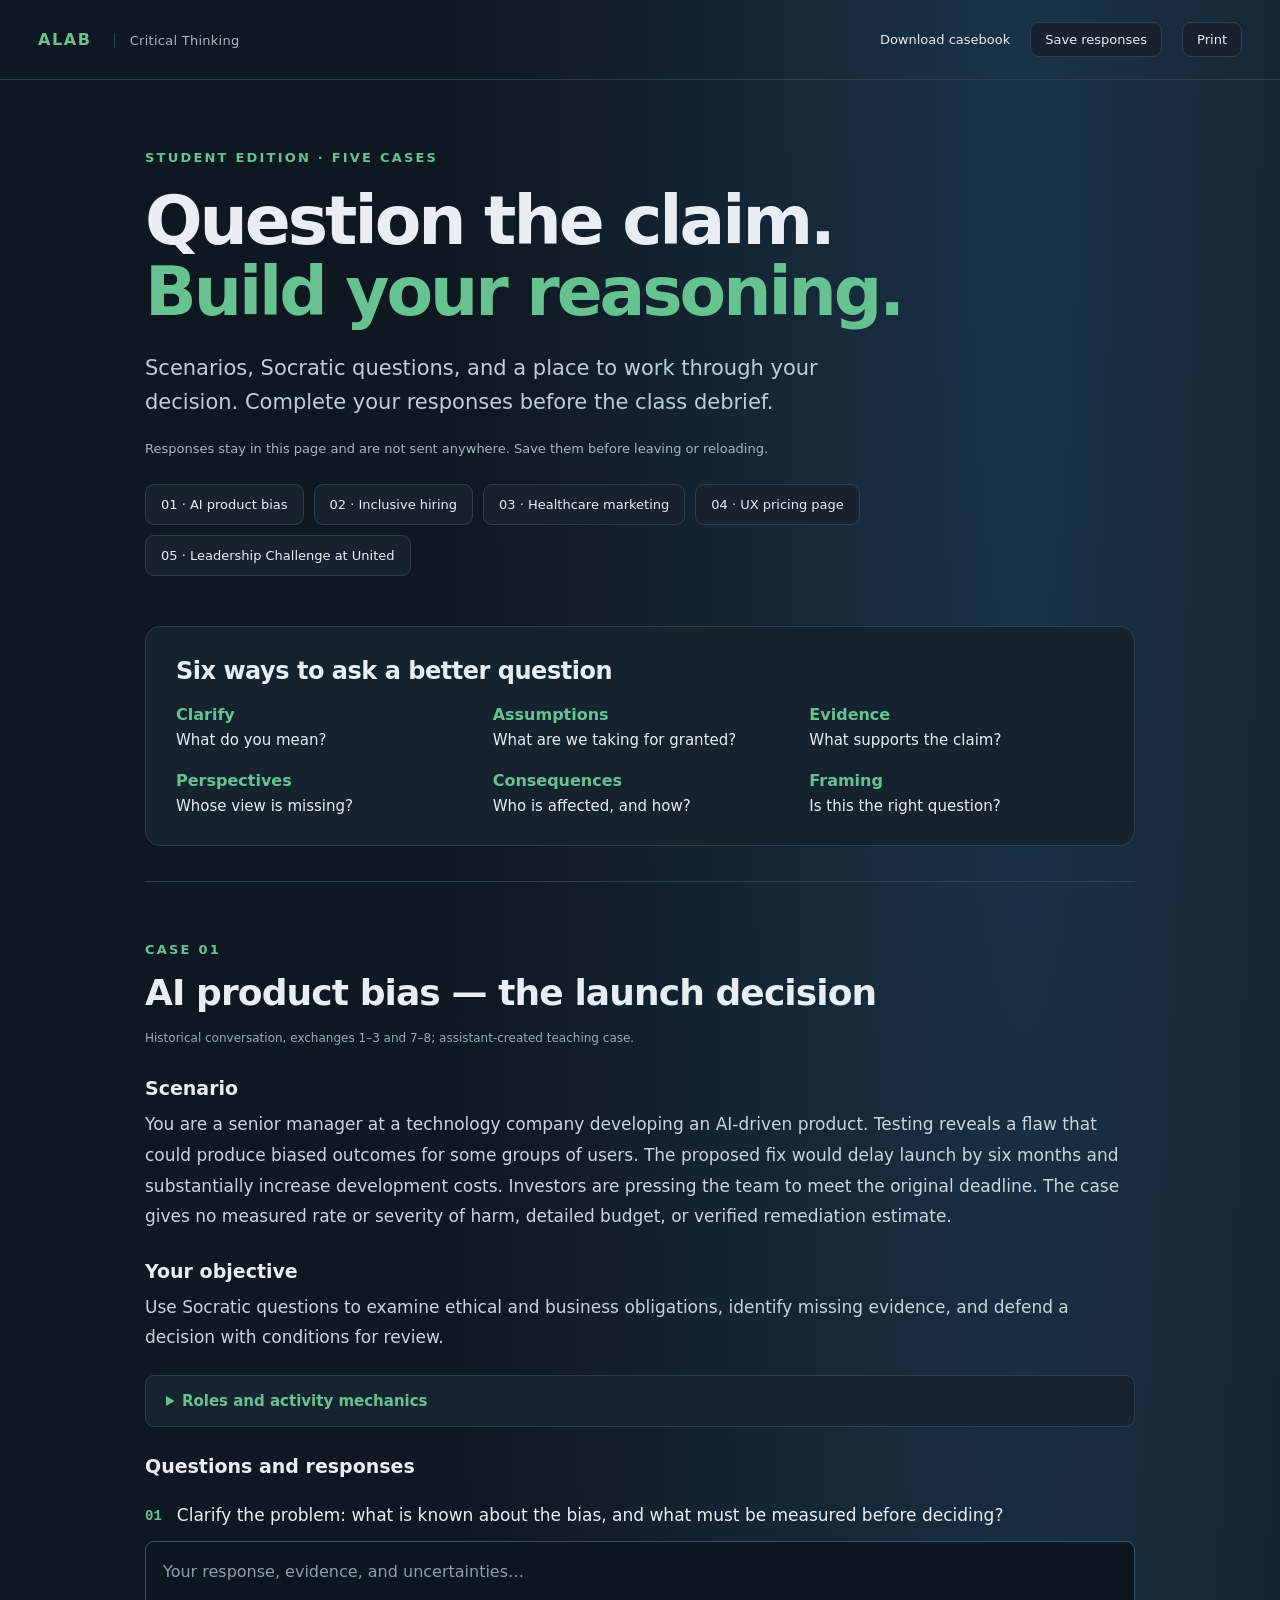
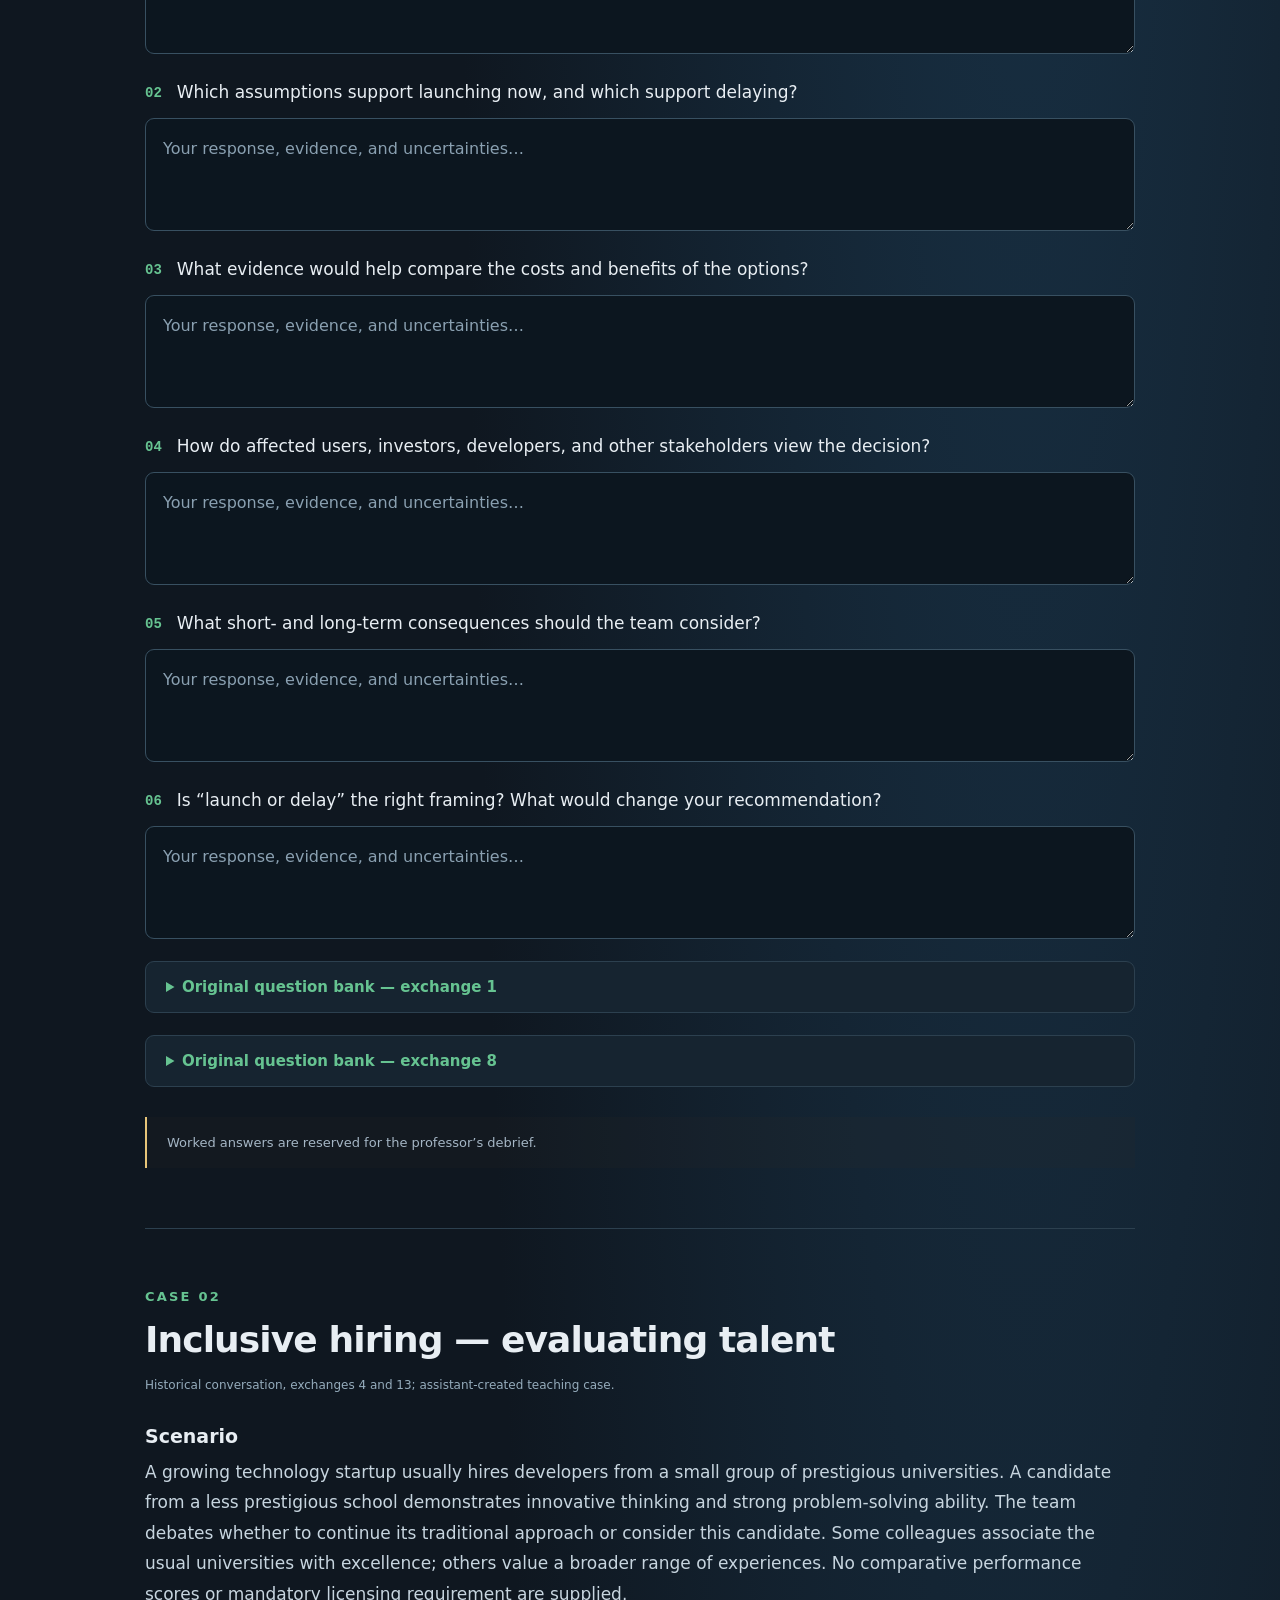
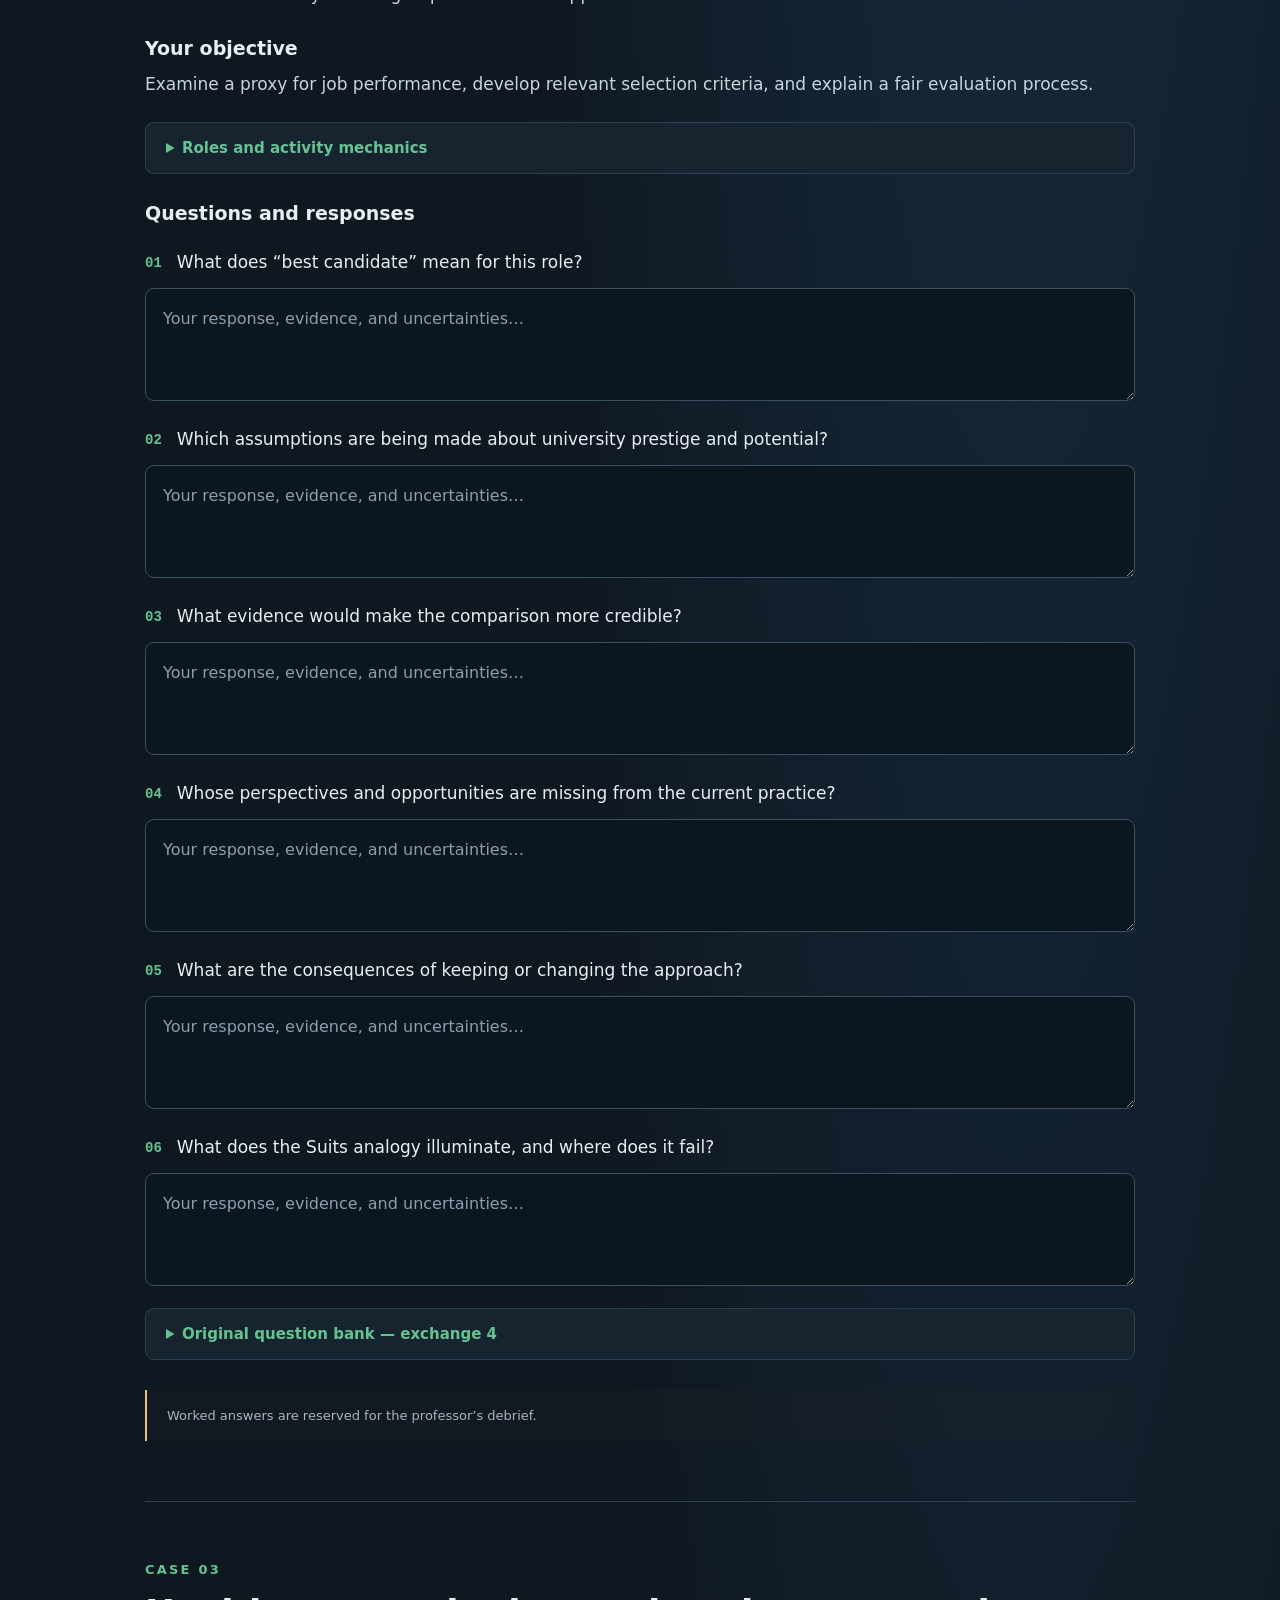
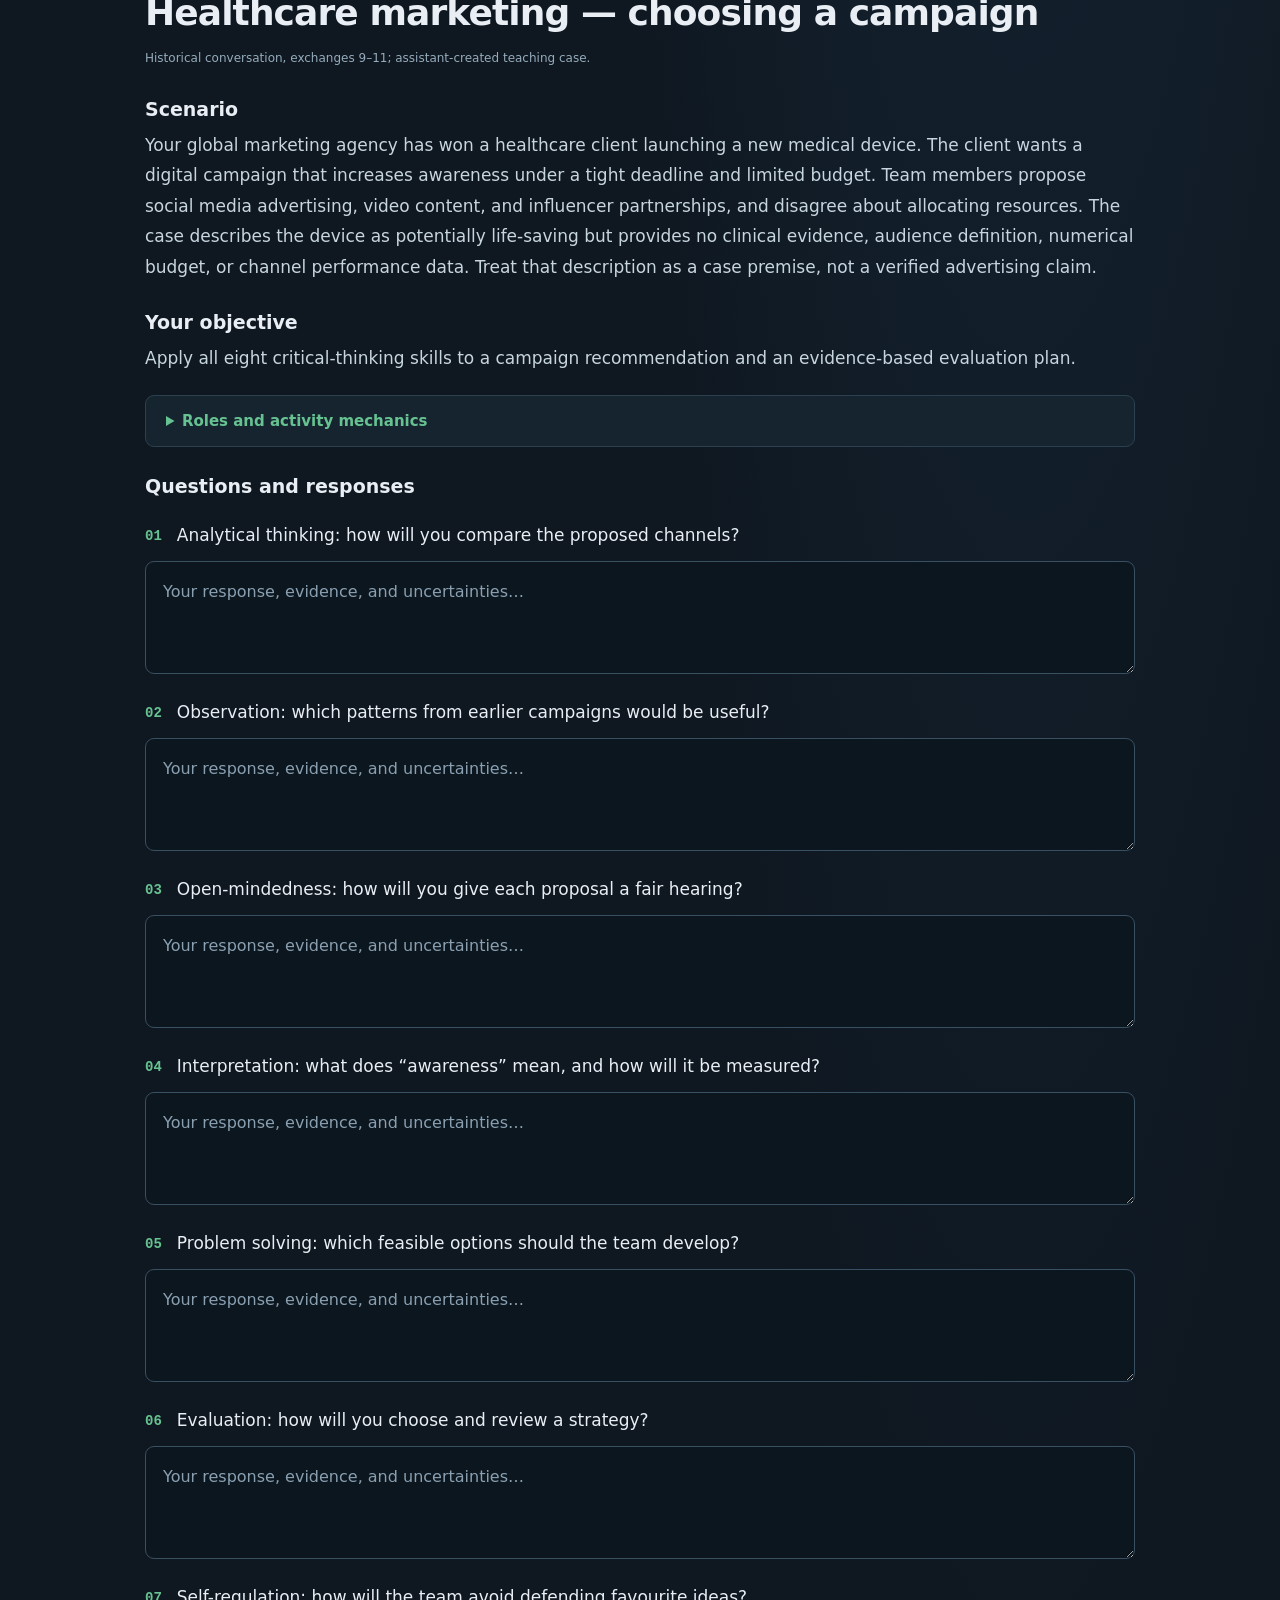
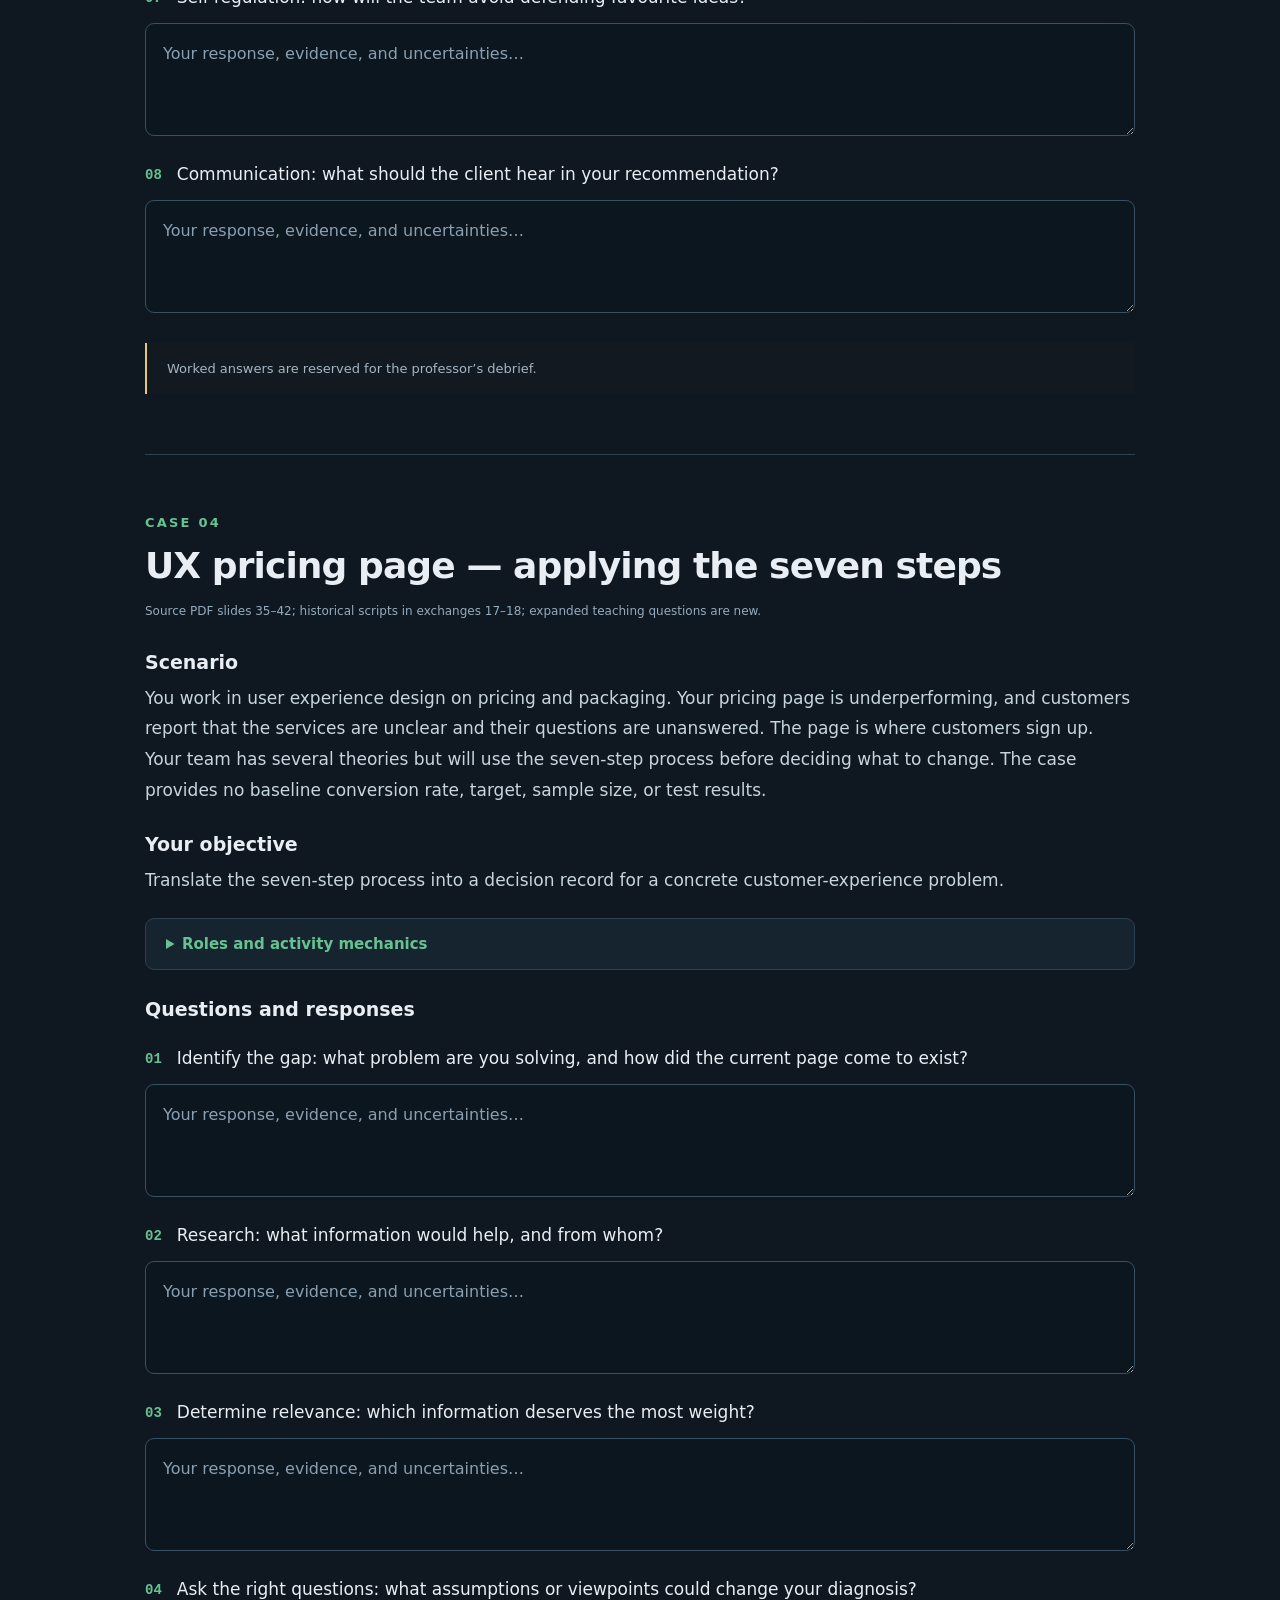
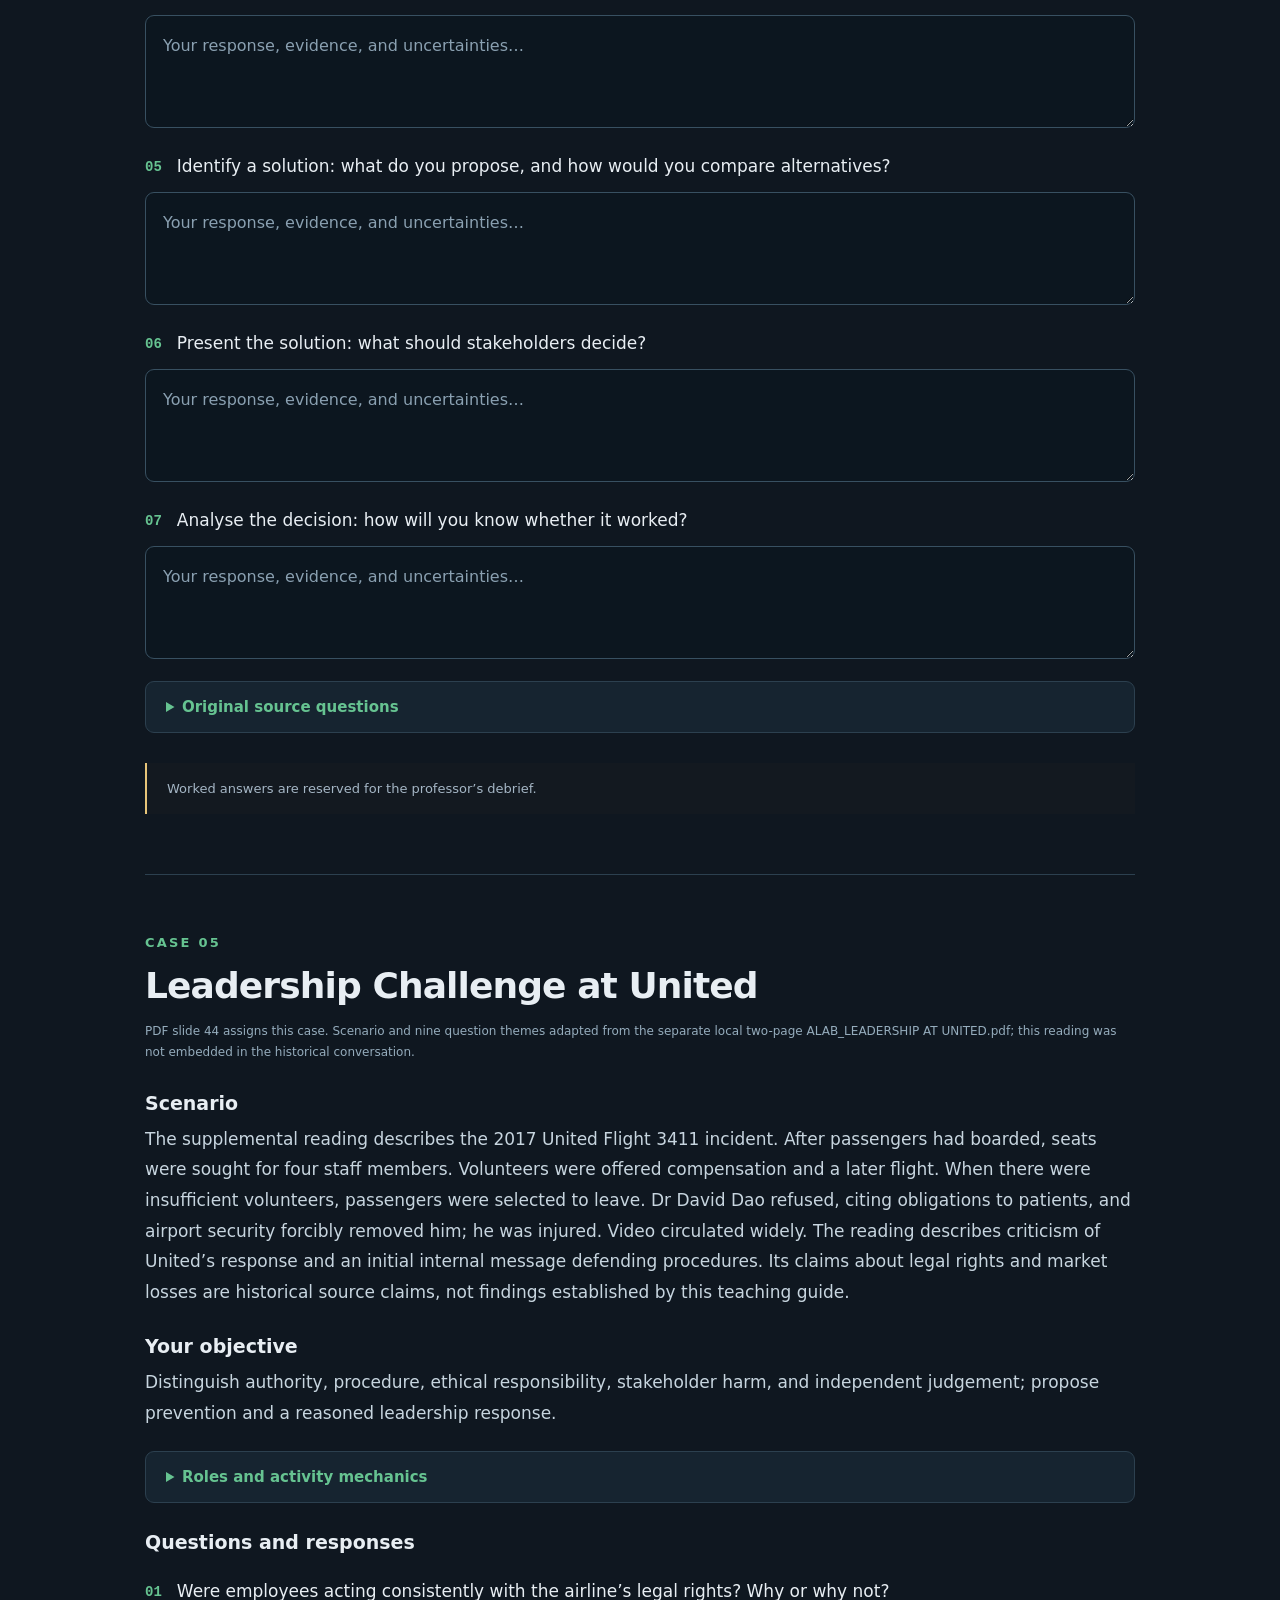
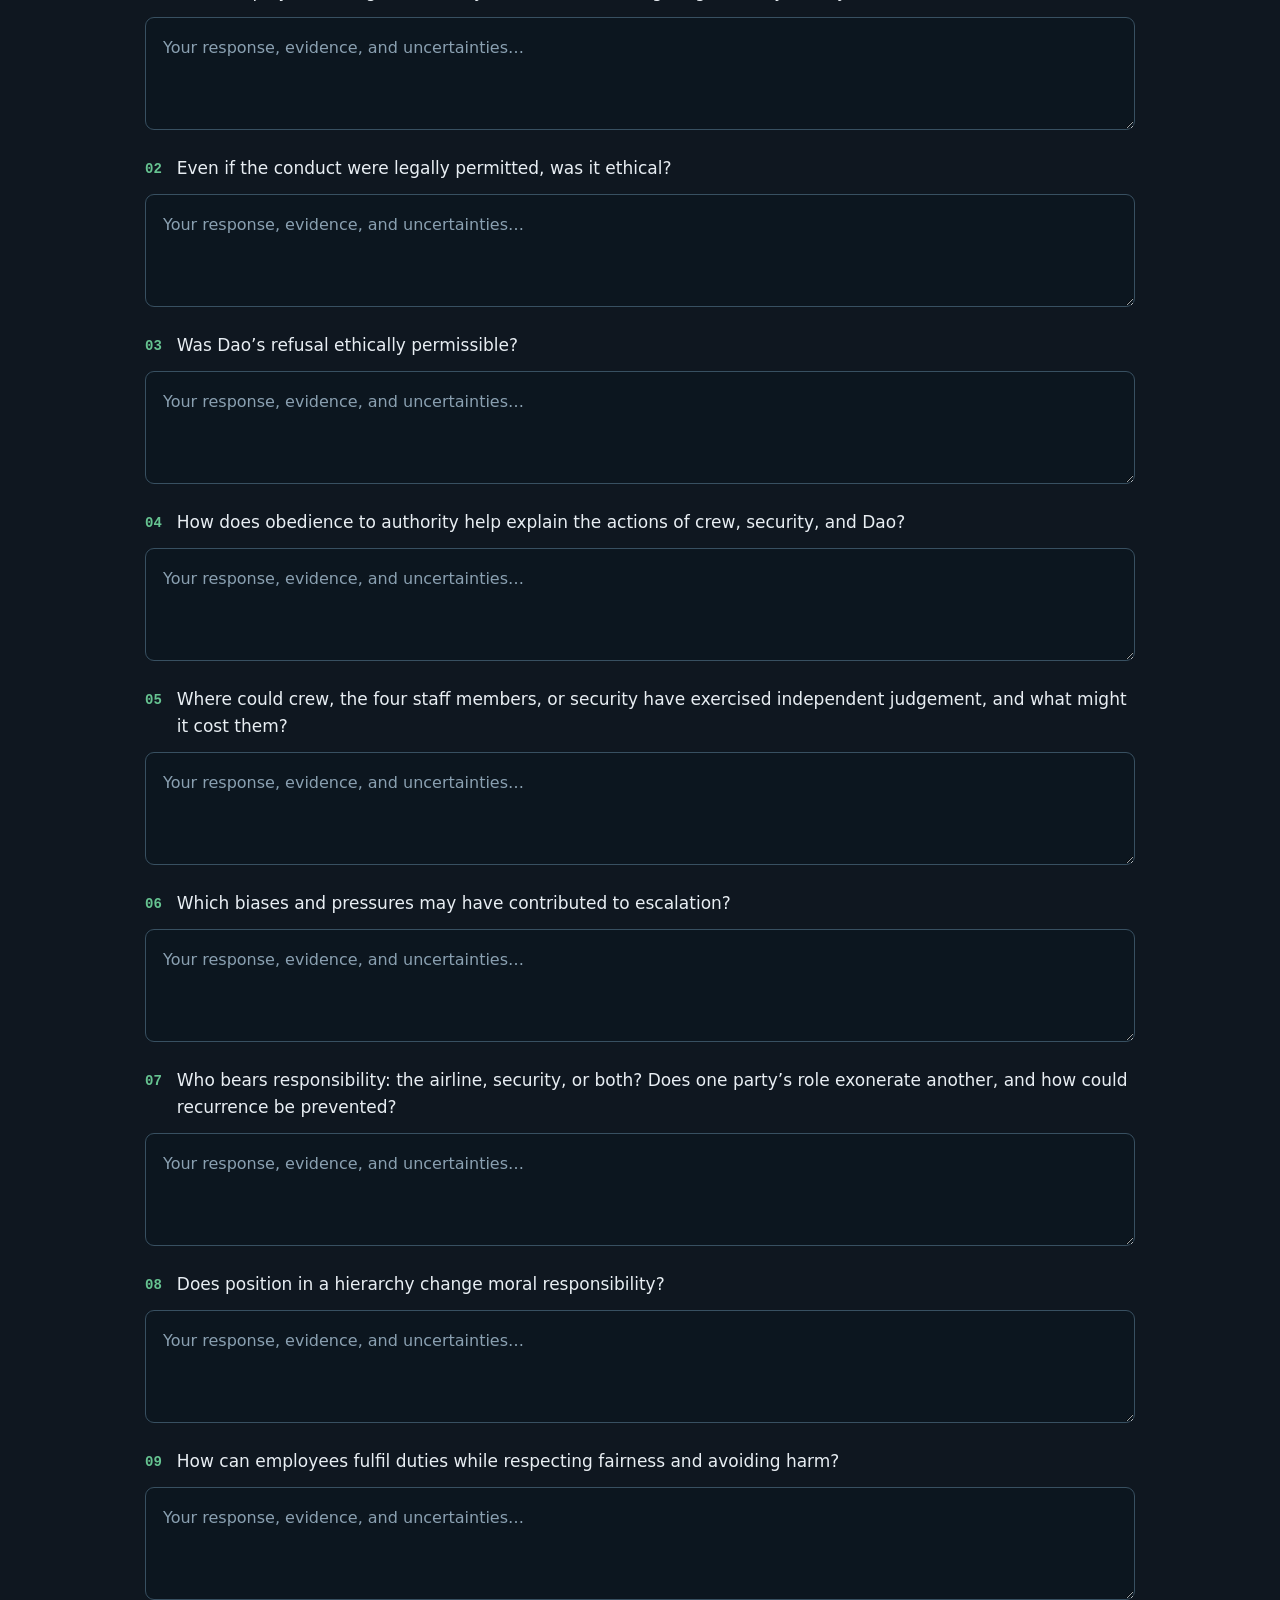
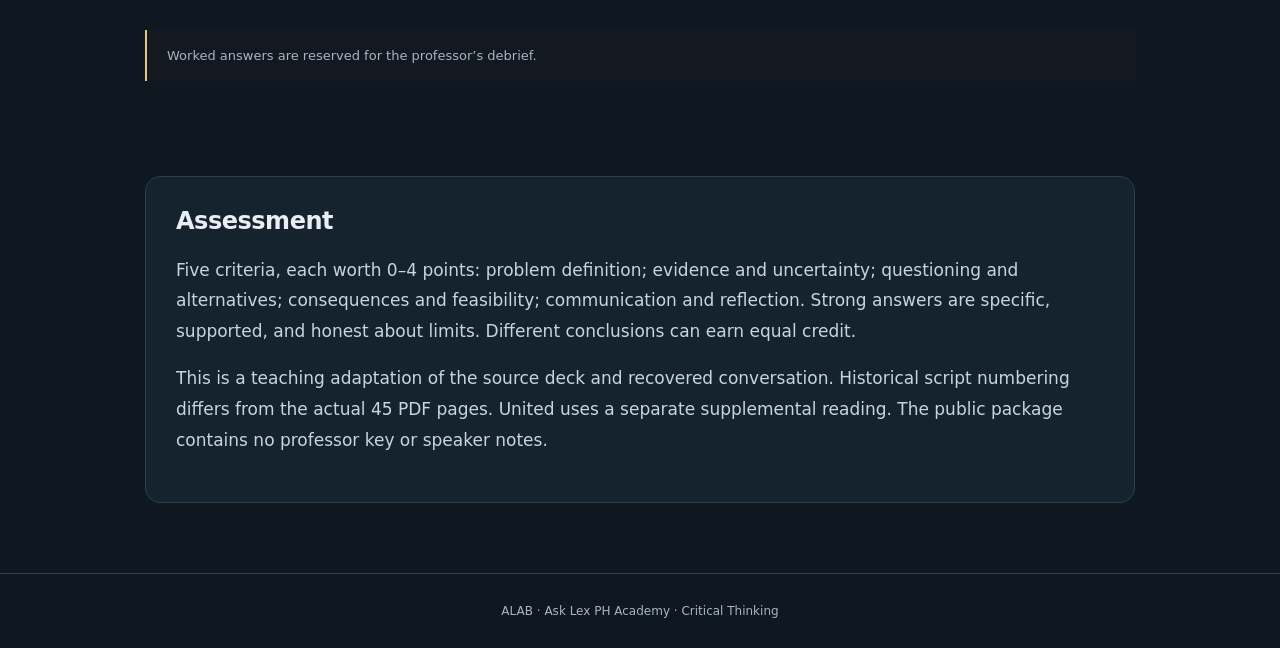
==== cases.html @ d980fa7b "Add ALAB critical thinking student presentation and case library" ====
<!doctype html><html lang="en"><head><meta charset="utf-8"><meta name="viewport" content="width=device-width,initial-scale=1"><title>ALAB · Student case library</title><link rel="stylesheet" href="style.css"></head><body class="casebook"><header class="case-header"><a href="index.html#/title" class="brand">ALAB <span>Critical Thinking</span></a><nav><a href="downloads/ALAB_Student_Casebook.md" download>Download casebook</a><button id="save">Save responses</button><button id="print">Print</button></nav></header><main class="case-main"><div class="eyebrow">STUDENT EDITION · FIVE CASES</div><h1>Question the claim.<br><em>Build your reasoning.</em></h1><p class="lead">Scenarios, Socratic questions, and a place to work through your decision. Complete your responses before the class debrief.</p><p class="privacy">Responses stay in this page and are not sent anywhere. Save them before leaving or reloading.</p><nav class="case-nav"><a href="#ai">01 · AI product bias</a><a href="#hiring">02 · Inclusive hiring</a><a href="#marketing">03 · Healthcare marketing</a><a href="#ux">04 · UX pricing page</a><a href="#united">05 · Leadership Challenge at United</a></nav><section class="toolkit"><h2>Six ways to ask a better question</h2><div class="toolkit-grid"><div><h3>Clarify</h3><p>What do you mean?</p></div><div><h3>Assumptions</h3><p>What are we taking for granted?</p></div><div><h3>Evidence</h3><p>What supports the claim?</p></div><div><h3>Perspectives</h3><p>Whose view is missing?</p></div><div><h3>Consequences</h3><p>Who is affected, and how?</p></div><div><h3>Framing</h3><p>Is this the right question?</p></div></div></section><article class="case" id="ai"><div class="eyebrow">CASE 01</div><h2>AI product bias — the launch decision</h2><p class="provenance">Historical conversation, exchanges 1–3 and 7–8; assistant-created teaching case.</p><h3>Scenario</h3><p>You are a senior manager at a technology company developing an AI-driven product. Testing reveals a flaw that could produce biased outcomes for some groups of users. The proposed fix would delay launch by six months and substantially increase development costs. Investors are pressing the team to meet the original deadline. The case gives no measured rate or severity of harm, detailed budget, or verified remediation estimate.</p><h3>Your objective</h3><p>Use Socratic questions to examine ethical and business obligations, identify missing evidence, and defend a decision with conditions for review.</p><details><summary>Roles and activity mechanics</summary><p>Groups of 4–5: facilitator/questioner, decision lead, investor advocate, user advocate, and optional observer. With four members, the facilitator also records observations.</p><p>30 minutes total: 5 minutes to read, clarify the task, and assign roles; 15 minutes for Socratic discussion; 5 minutes to record a decision; 3 minutes for group reflection; 2 minutes for a facilitator wrap-up. The two-minute case review is included within the first five minutes. Whole-class reports require extra time or a sampled report-out.</p></details><h3>Questions and responses</h3><label class="question" for="ai-1"><span>01</span>Clarify the problem: what is known about the bias, and what must be measured before deciding?</label><textarea id="ai-1" data-question="Clarify the problem: what is known about the bias, and what must be measured before deciding?" placeholder="Your response, evidence, and uncertainties…" rows="3"></textarea><label class="question" for="ai-2"><span>02</span>Which assumptions support launching now, and which support delaying?</label><textarea id="ai-2" data-question="Which assumptions support launching now, and which support delaying?" placeholder="Your response, evidence, and uncertainties…" rows="3"></textarea><label class="question" for="ai-3"><span>03</span>What evidence would help compare the costs and benefits of the options?</label><textarea id="ai-3" data-question="What evidence would help compare the costs and benefits of the options?" placeholder="Your response, evidence, and uncertainties…" rows="3"></textarea><label class="question" for="ai-4"><span>04</span>How do affected users, investors, developers, and other stakeholders view the decision?</label><textarea id="ai-4" data-question="How do affected users, investors, developers, and other stakeholders view the decision?" placeholder="Your response, evidence, and uncertainties…" rows="3"></textarea><label class="question" for="ai-5"><span>05</span>What short- and long-term consequences should the team consider?</label><textarea id="ai-5" data-question="What short- and long-term consequences should the team consider?" placeholder="Your response, evidence, and uncertainties…" rows="3"></textarea><label class="question" for="ai-6"><span>06</span>Is “launch or delay” the right framing? What would change your recommendation?</label><textarea id="ai-6" data-question="Is “launch or delay” the right framing? What would change your recommendation?" placeholder="Your response, evidence, and uncertainties…" rows="3"></textarea><details><summary>Original question bank — exchange 1</summary><h4>Clarification Questions</h4><ul><li>What exactly is the flaw in the AI’s decision-making process?</li><li>Can we quantify how often and how severely the bias affects the results?</li></ul><h4>Probing Assumptions</h4><ul><li>Are we assuming that the bias will not cause significant harm to users?</li><li>What are we assuming about the impact on our company’s reputation if the bias becomes public?</li></ul><h4>Probing Rationale and Evidence</h4><ul><li>What evidence do we have that delaying the product would harm the company&#x27;s market position?</li><li>Do we have any data showing the potential financial impact of fixing the bias?</li></ul><h4>Questioning Viewpoints and Perspectives</h4><ul><li>How might the affected users perceive the product if the bias is not fixed?</li><li>What would our competitors do in a similar situation?</li></ul><h4>Probing Implications and Consequences</h4><ul><li>What are the short-term and long-term consequences of launching the product without addressing the bias?</li><li>Could there be legal implications if users experience harm from the biased AI?</li></ul><h4>Questioning the Question</h4><ul><li>Why is the focus primarily on the deadline instead of user safety and fairness?</li><li>Is this even the right question to be asking when considering the company&#x27;s values?</li></ul></details><details><summary>Original question bank — exchange 8</summary><h4>Clarification Questions</h4><ul><li>What specific bias has been identified in the AI, and how does it affect users?</li><li>How much time and resources would be required to fix the bias?</li><li>How will fixing the bias improve the overall functionality of the AI?</li></ul><h4>Probing Assumptions</h4><ul><li>Are we assuming that delaying the product won’t significantly damage the company’s financial position or investor trust?</li><li>What are we assuming about the long-term benefits of fixing the bias compared to the short-term benefits of launching on time?</li><li>Is it possible we are overestimating the potential harm of the bias?</li></ul><h4>Probing Rationale and Evidence</h4><ul><li>What evidence do we have that delaying the launch to fix the bias will prevent reputational or legal risks?</li><li>How do we know that our users will appreciate the delay rather than just wanting the product now?</li><li>What examples of companies facing similar ethical dilemmas can we look to for guidance?</li></ul><h4>Exploring Viewpoints and Perspectives</h4><ul><li>How might the investors react if we delay the launch? Are there ways to mitigate their concerns?</li><li>What would the users’ perspective be on the bias if they were aware of it?</li><li>How would our competitors handle this situation? Would they prioritize speed or fairness?</li></ul><h4>Probing Implications and Consequences</h4><ul><li>What are the long-term implications for the company if we launch a product with known biases?</li><li>Could delaying the launch create opportunities for competitors to gain market share?</li><li>What are the potential consequences for customer trust and loyalty if we launch a biased product?</li></ul><h4>Questioning the Question</h4><ul><li>Are we asking the right question when deciding between launching now or fixing the bias? Should we be considering other alternatives (e.g., partial launch or phased fixes)?</li><li>Why are we focusing solely on the deadline versus product quality and fairness?</li><li>Should the primary question be about short-term gains versus long-term sustainability?</li></ul></details><div class="answer-redacted">Worked answers are reserved for the professor’s debrief.</div></article><article class="case" id="hiring"><div class="eyebrow">CASE 02</div><h2>Inclusive hiring — evaluating talent</h2><p class="provenance">Historical conversation, exchanges 4 and 13; assistant-created teaching case.</p><h3>Scenario</h3><p>A growing technology startup usually hires developers from a small group of prestigious universities. A candidate from a less prestigious school demonstrates innovative thinking and strong problem-solving ability. The team debates whether to continue its traditional approach or consider this candidate. Some colleagues associate the usual universities with excellence; others value a broader range of experiences. No comparative performance scores or mandatory licensing requirement are supplied.</p><h3>Your objective</h3><p>Examine a proxy for job performance, develop relevant selection criteria, and explain a fair evaluation process.</p><details><summary>Roles and activity mechanics</summary><p>Groups of 4–5: hiring lead, skills assessor, traditional-practice advocate, candidate-experience advocate, and optional observer. Evaluate a fictional process; do not assess classmates or real applicants.</p><p>30 minutes total: 5 minutes reading and roles; 15 minutes questioning; 5 minutes drafting a selection process; 3 minutes reflection; 2 minutes wrap-up. This timing is a new teaching adaptation.</p></details><h3>Questions and responses</h3><label class="question" for="hiring-1"><span>01</span>What does “best candidate” mean for this role?</label><textarea id="hiring-1" data-question="What does “best candidate” mean for this role?" placeholder="Your response, evidence, and uncertainties…" rows="3"></textarea><label class="question" for="hiring-2"><span>02</span>Which assumptions are being made about university prestige and potential?</label><textarea id="hiring-2" data-question="Which assumptions are being made about university prestige and potential?" placeholder="Your response, evidence, and uncertainties…" rows="3"></textarea><label class="question" for="hiring-3"><span>03</span>What evidence would make the comparison more credible?</label><textarea id="hiring-3" data-question="What evidence would make the comparison more credible?" placeholder="Your response, evidence, and uncertainties…" rows="3"></textarea><label class="question" for="hiring-4"><span>04</span>Whose perspectives and opportunities are missing from the current practice?</label><textarea id="hiring-4" data-question="Whose perspectives and opportunities are missing from the current practice?" placeholder="Your response, evidence, and uncertainties…" rows="3"></textarea><label class="question" for="hiring-5"><span>05</span>What are the consequences of keeping or changing the approach?</label><textarea id="hiring-5" data-question="What are the consequences of keeping or changing the approach?" placeholder="Your response, evidence, and uncertainties…" rows="3"></textarea><label class="question" for="hiring-6"><span>06</span>What does the Suits analogy illuminate, and where does it fail?</label><textarea id="hiring-6" data-question="What does the Suits analogy illuminate, and where does it fail?" placeholder="Your response, evidence, and uncertainties…" rows="3"></textarea><details><summary>Original question bank — exchange 4</summary><h4>Clarification Questions</h4><ul><li>What is our current hiring practice, and why has it been successful in the past?</li><li>What specific qualities make this candidate stand out from other applicants?</li></ul><h4>Probing Assumptions</h4><ul><li>Are we assuming that graduates from top universities are always better employees? What evidence supports or contradicts this assumption?</li><li>Is the concern about the company’s reputation based on objective criteria or subjective bias?</li></ul><h4>Probing Rationale and Evidence</h4><ul><li>Do we have data showing a correlation between hiring from prestigious universities and employee performance?</li><li>How do we define &quot;success&quot; for our employees? Is it based solely on their educational background, or are there other factors like creativity and problem-solving?</li></ul><h4>Questioning Viewpoints and Perspectives</h4><ul><li>What might we gain by broadening our hiring pool? How could hiring from more diverse educational backgrounds impact our company culture?</li><li>How might our traditional hiring approach limit our access to untapped potential?</li></ul><h4>Probing Implications and Consequences</h4><ul><li>What are the long-term consequences of continuing to hire from the same universities?</li><li>What risks do we take by hiring someone outside of our usual pool, and how can we mitigate them?</li></ul><h4>Questioning the Question</h4><ul><li>Why do we equate a university&#x27;s prestige with a candidate&#x27;s potential value to the company?</li><li>Is it possible that we’re focusing too much on the wrong criteria for evaluating talent?</li></ul></details><div class="answer-redacted">Worked answers are reserved for the professor’s debrief.</div></article><article class="case" id="marketing"><div class="eyebrow">CASE 03</div><h2>Healthcare marketing — choosing a campaign</h2><p class="provenance">Historical conversation, exchanges 9–11; assistant-created teaching case.</p><h3>Scenario</h3><p>Your global marketing agency has won a healthcare client launching a new medical device. The client wants a digital campaign that increases awareness under a tight deadline and limited budget. Team members propose social media advertising, video content, and influencer partnerships, and disagree about allocating resources. The case describes the device as potentially life-saving but provides no clinical evidence, audience definition, numerical budget, or channel performance data. Treat that description as a case premise, not a verified advertising claim.</p><h3>Your objective</h3><p>Apply all eight critical-thinking skills to a campaign recommendation and an evidence-based evaluation plan.</p><details><summary>Roles and activity mechanics</summary><p>Groups of 4–5: team lead, analyst, observer, open-mindedness advocate, and optional evaluator. With four members, evaluation is shared. Everyone contributes to interpretation, self-regulation, and communication.</p><p>30 minutes total: 5 minutes briefing and roles; 20 minutes discussion and preparation; 5 minutes total for sampled pitches or paired feedback. If every group needs a five-minute presentation, add five minutes per presenting group after the initial 25 minutes.</p></details><h3>Questions and responses</h3><label class="question" for="marketing-1"><span>01</span>Analytical thinking: how will you compare the proposed channels?</label><textarea id="marketing-1" data-question="Analytical thinking: how will you compare the proposed channels?" placeholder="Your response, evidence, and uncertainties…" rows="3"></textarea><label class="question" for="marketing-2"><span>02</span>Observation: which patterns from earlier campaigns would be useful?</label><textarea id="marketing-2" data-question="Observation: which patterns from earlier campaigns would be useful?" placeholder="Your response, evidence, and uncertainties…" rows="3"></textarea><label class="question" for="marketing-3"><span>03</span>Open-mindedness: how will you give each proposal a fair hearing?</label><textarea id="marketing-3" data-question="Open-mindedness: how will you give each proposal a fair hearing?" placeholder="Your response, evidence, and uncertainties…" rows="3"></textarea><label class="question" for="marketing-4"><span>04</span>Interpretation: what does “awareness” mean, and how will it be measured?</label><textarea id="marketing-4" data-question="Interpretation: what does “awareness” mean, and how will it be measured?" placeholder="Your response, evidence, and uncertainties…" rows="3"></textarea><label class="question" for="marketing-5"><span>05</span>Problem solving: which feasible options should the team develop?</label><textarea id="marketing-5" data-question="Problem solving: which feasible options should the team develop?" placeholder="Your response, evidence, and uncertainties…" rows="3"></textarea><label class="question" for="marketing-6"><span>06</span>Evaluation: how will you choose and review a strategy?</label><textarea id="marketing-6" data-question="Evaluation: how will you choose and review a strategy?" placeholder="Your response, evidence, and uncertainties…" rows="3"></textarea><label class="question" for="marketing-7"><span>07</span>Self-regulation: how will the team avoid defending favourite ideas?</label><textarea id="marketing-7" data-question="Self-regulation: how will the team avoid defending favourite ideas?" placeholder="Your response, evidence, and uncertainties…" rows="3"></textarea><label class="question" for="marketing-8"><span>08</span>Communication: what should the client hear in your recommendation?</label><textarea id="marketing-8" data-question="Communication: what should the client hear in your recommendation?" placeholder="Your response, evidence, and uncertainties…" rows="3"></textarea><div class="answer-redacted">Worked answers are reserved for the professor’s debrief.</div></article><article class="case" id="ux"><div class="eyebrow">CASE 04</div><h2>UX pricing page — applying the seven steps</h2><p class="provenance">Source PDF slides 35–42; historical scripts in exchanges 17–18; expanded teaching questions are new.</p><h3>Scenario</h3><p>You work in user experience design on pricing and packaging. Your pricing page is underperforming, and customers report that the services are unclear and their questions are unanswered. The page is where customers sign up. Your team has several theories but will use the seven-step process before deciding what to change. The case provides no baseline conversion rate, target, sample size, or test results.</p><h3>Your objective</h3><p>Translate the seven-step process into a decision record for a concrete customer-experience problem.</p><details><summary>Roles and activity mechanics</summary><p>Groups of 4–5: UX lead, customer advocate, evidence analyst, stakeholder representative, and optional recorder. Roles are a new classroom adaptation.</p><p>30 minutes total: 5 minutes reading; 14 minutes to work through the seven steps; 6 minutes for a decision brief; 3 minutes peer questions; 2 minutes reflection. Students complete their proposal before the professor discusses worked examples.</p></details><h3>Questions and responses</h3><label class="question" for="ux-1"><span>01</span>Identify the gap: what problem are you solving, and how did the current page come to exist?</label><textarea id="ux-1" data-question="Identify the gap: what problem are you solving, and how did the current page come to exist?" placeholder="Your response, evidence, and uncertainties…" rows="3"></textarea><label class="question" for="ux-2"><span>02</span>Research: what information would help, and from whom?</label><textarea id="ux-2" data-question="Research: what information would help, and from whom?" placeholder="Your response, evidence, and uncertainties…" rows="3"></textarea><label class="question" for="ux-3"><span>03</span>Determine relevance: which information deserves the most weight?</label><textarea id="ux-3" data-question="Determine relevance: which information deserves the most weight?" placeholder="Your response, evidence, and uncertainties…" rows="3"></textarea><label class="question" for="ux-4"><span>04</span>Ask the right questions: what assumptions or viewpoints could change your diagnosis?</label><textarea id="ux-4" data-question="Ask the right questions: what assumptions or viewpoints could change your diagnosis?" placeholder="Your response, evidence, and uncertainties…" rows="3"></textarea><label class="question" for="ux-5"><span>05</span>Identify a solution: what do you propose, and how would you compare alternatives?</label><textarea id="ux-5" data-question="Identify a solution: what do you propose, and how would you compare alternatives?" placeholder="Your response, evidence, and uncertainties…" rows="3"></textarea><label class="question" for="ux-6"><span>06</span>Present the solution: what should stakeholders decide?</label><textarea id="ux-6" data-question="Present the solution: what should stakeholders decide?" placeholder="Your response, evidence, and uncertainties…" rows="3"></textarea><label class="question" for="ux-7"><span>07</span>Analyse the decision: how will you know whether it worked?</label><textarea id="ux-7" data-question="Analyse the decision: how will you know whether it worked?" placeholder="Your response, evidence, and uncertainties…" rows="3"></textarea><details><summary>Original source questions</summary><h4>Source PDF slide 36</h4><ul><li>Why did you design the pricing page the way you did?</li><li>Which stakeholders need to be involved in the decision-making process?</li><li>Where are users getting stuck on the page?</li><li>Are any features currently working?</li></ul><h4>Source PDF slide 37</h4><ul><li>How have our competitors set up their pricing pages?</li><li>Are there any pricing page best practices?</li><li>How does color, positioning, and animation impact navigation?</li><li>Are there any standard page layouts customers expect to see?</li></ul><h4>Source PDF slide 38</h4><ul><li>What trends, if any, are you noticing?</li><li>Is there any particularly relevant or important information that you must consider?</li></ul><h4>Source PDF slide 39</h4><ul><li>What assumptions am I making?</li><li>Is there anything I’m missing?</li><li>Have I connected with the right stakeholders?</li><li>Are there any other viewpoints I should consider?</li></ul></details><div class="answer-redacted">Worked answers are reserved for the professor’s debrief.</div></article><article class="case" id="united"><div class="eyebrow">CASE 05</div><h2>Leadership Challenge at United</h2><p class="provenance">PDF slide 44 assigns this case. Scenario and nine question themes adapted from the separate local two-page ALAB_LEADERSHIP AT UNITED.pdf; this reading was not embedded in the historical conversation.</p><h3>Scenario</h3><p>The supplemental reading describes the 2017 United Flight 3411 incident. After passengers had boarded, seats were sought for four staff members. Volunteers were offered compensation and a later flight. When there were insufficient volunteers, passengers were selected to leave. Dr David Dao refused, citing obligations to patients, and airport security forcibly removed him; he was injured. Video circulated widely. The reading describes criticism of United’s response and an initial internal message defending procedures. Its claims about legal rights and market losses are historical source claims, not findings established by this teaching guide.</p><h3>Your objective</h3><p>Distinguish authority, procedure, ethical responsibility, stakeholder harm, and independent judgement; propose prevention and a reasoned leadership response.</p><details><summary>Roles and activity mechanics</summary><p>Individual assignment, as in source slide 44. Optional practice in pairs before recording.</p><p>Read the case; choose three of the nine questions below; prepare a 3–5 minute recorded response using a claim, case evidence, reasoning, a counterargument, and a proposed action. The three-question choice comes from the supplemental reading. Submit through the professor’s designated class channel; the historical Drive destination is not reproduced.</p></details><h3>Questions and responses</h3><label class="question" for="united-1"><span>01</span>Were employees acting consistently with the airline’s legal rights? Why or why not?</label><textarea id="united-1" data-question="Were employees acting consistently with the airline’s legal rights? Why or why not?" placeholder="Your response, evidence, and uncertainties…" rows="3"></textarea><label class="question" for="united-2"><span>02</span>Even if the conduct were legally permitted, was it ethical?</label><textarea id="united-2" data-question="Even if the conduct were legally permitted, was it ethical?" placeholder="Your response, evidence, and uncertainties…" rows="3"></textarea><label class="question" for="united-3"><span>03</span>Was Dao’s refusal ethically permissible?</label><textarea id="united-3" data-question="Was Dao’s refusal ethically permissible?" placeholder="Your response, evidence, and uncertainties…" rows="3"></textarea><label class="question" for="united-4"><span>04</span>How does obedience to authority help explain the actions of crew, security, and Dao?</label><textarea id="united-4" data-question="How does obedience to authority help explain the actions of crew, security, and Dao?" placeholder="Your response, evidence, and uncertainties…" rows="3"></textarea><label class="question" for="united-5"><span>05</span>Where could crew, the four staff members, or security have exercised independent judgement, and what might it cost them?</label><textarea id="united-5" data-question="Where could crew, the four staff members, or security have exercised independent judgement, and what might it cost them?" placeholder="Your response, evidence, and uncertainties…" rows="3"></textarea><label class="question" for="united-6"><span>06</span>Which biases and pressures may have contributed to escalation?</label><textarea id="united-6" data-question="Which biases and pressures may have contributed to escalation?" placeholder="Your response, evidence, and uncertainties…" rows="3"></textarea><label class="question" for="united-7"><span>07</span>Who bears responsibility: the airline, security, or both? Does one party’s role exonerate another, and how could recurrence be prevented?</label><textarea id="united-7" data-question="Who bears responsibility: the airline, security, or both? Does one party’s role exonerate another, and how could recurrence be prevented?" placeholder="Your response, evidence, and uncertainties…" rows="3"></textarea><label class="question" for="united-8"><span>08</span>Does position in a hierarchy change moral responsibility?</label><textarea id="united-8" data-question="Does position in a hierarchy change moral responsibility?" placeholder="Your response, evidence, and uncertainties…" rows="3"></textarea><label class="question" for="united-9"><span>09</span>How can employees fulfil duties while respecting fairness and avoiding harm?</label><textarea id="united-9" data-question="How can employees fulfil duties while respecting fairness and avoiding harm?" placeholder="Your response, evidence, and uncertainties…" rows="3"></textarea><div class="answer-redacted">Worked answers are reserved for the professor’s debrief.</div></article><section class="toolkit"><h2>Assessment</h2><p>Five criteria, each worth 0–4 points: problem definition; evidence and uncertainty; questioning and alternatives; consequences and feasibility; communication and reflection. Strong answers are specific, supported, and honest about limits. Different conclusions can earn equal credit.</p><p class="provenance">This is a teaching adaptation of the source deck and recovered conversation. Historical script numbering differs from the actual 45 PDF pages. United uses a separate supplemental reading. The public package contains no professor key or speaker notes.</p></section></main><footer class="case-footer">ALAB · Ask Lex PH Academy · Critical Thinking</footer><script src="cases.js"></script></body></html>
---- style.css ----
:root{--bg:#0f1720;--panel:#16232f;--ink:#e8eef3;--muted:#a5b6c5;--line:#2c404f;--green:#66c391;--gold:#e7c579;--font:"Segoe UI","Aptos",system-ui,-apple-system,sans-serif;color-scheme:dark}*{box-sizing:border-box}body{margin:0;background:radial-gradient(ellipse at 80% 0%,#193348 0%,var(--bg) 65%);color:var(--ink);font-family:var(--font)}button,a,textarea{font:inherit}a{color:inherit;text-underline-offset:4px}button{cursor:pointer;color:inherit}button:focus-visible,a:focus-visible,textarea:focus-visible{outline:3px solid var(--gold);outline-offset:5px}button{border:1px solid var(--line);background:var(--panel);border-radius:9px;padding:9px 14px}button:hover{background:#244238}button:disabled{opacity:.3;cursor:default}button:disabled:hover{background:var(--panel)}.presentation{height:100dvh;min-height:520px;display:grid;grid-template-rows:70px 1fr 64px;overflow:hidden}.deck-header,.case-header{padding:0 38px;display:flex;align-items:center;justify-content:space-between;gap:20px;border-bottom:1px solid #ffffff09}.brand{font-weight:850;letter-spacing:.1em;text-decoration:none;color:var(--green);white-space:nowrap}.brand span{font-size:13px;letter-spacing:.02em;font-weight:500;color:var(--muted);border-left:1px solid var(--line);margin-left:15px;padding-left:15px}.deck-header nav,.case-header nav{display:flex;align-items:center;gap:20px;font-size:13px}.deck-header nav a,.case-header nav a{text-decoration:none}.key{font:11px monospace;color:var(--muted);border:1px solid var(--line);padding:2px 4px;margin-left:8px;border-radius:3px}#fullscreen{font-size:22px;padding:4px 10px}#slide{min-height:0;padding:34px 6vw 18px;display:flex;flex-direction:column;justify-content:center;position:relative;overflow:auto;outline:none}.eyebrow{text-transform:uppercase;color:var(--green);font-weight:750;font-size:13px;letter-spacing:.17em;margin:0 0 14px}.slide-top{display:flex;align-items:center;gap:15px;margin-bottom:12px}.slide-top .number{color:var(--green);font-size:12px;letter-spacing:.12em;font-weight:700}.slide-top .rule{height:1px;background:var(--line);width:44px}h1,h2,h3,p{margin-top:0}#slide h1{font-size:clamp(38px,4.7vw,66px);font-weight:800;letter-spacing:-.045em;line-height:1.06;max-width:1050px;margin:0 0 14px;text-wrap:balance}#slide .subtitle{font-size:clamp(18px,1.8vw,24px);line-height:1.4;color:var(--muted);margin-bottom:26px}.cards{display:grid;grid-template-columns:repeat(3,1fr);gap:16px}.cards.four{grid-template-columns:repeat(4,1fr)}.card{background:linear-gradient(145deg,#1a2a37,#14222e);border:1px solid var(--line);border-radius:12px;padding:23px 24px;min-width:0}.card h2{font-size:clamp(18px,1.6vw,22px);margin:0 0 12px;line-height:1.25;font-weight:700}.card p{font-size:clamp(16px,1.4vw,20px);line-height:1.5;color:#c2d1dc;margin:0}.prompt{margin:22px 0 0;padding:15px 20px;border-left:3px solid var(--green);background:#142920a0;font-size:clamp(15px,1.4vw,19px);line-height:1.5;color:#d5e6db}.prompt b{font-size:11px;letter-spacing:.14em;text-transform:uppercase;display:block;color:var(--green);margin-bottom:5px}.deck-footer{display:flex;align-items:center;justify-content:space-between;padding:0 34px;gap:24px}.deck-footer img{width:138px;height:auto;border-radius:6px}.deck-footer #source-label{font-size:10px;color:#92a8b7;max-width:52%;line-height:1.4}.navigation{display:flex;align-items:center;gap:14px}.navigation button{font-size:24px;border:0;color:var(--green);background:transparent;padding:4px 8px}.navigation button:hover{background:#ffffff09}.navigation #count{font-size:12px;min-width:48px;text-align:center;color:var(--muted);font-variant-numeric:tabular-nums}.progress{position:fixed;bottom:0;left:0;width:100%;height:3px;background:#263641}.progress div{height:100%;background:var(--green);transition:width .25s}.hero{position:relative;max-width:1200px;isolation:isolate}.hero .eyebrow{font-size:15px;margin-bottom:24px}#slide .hero h1{font-size:clamp(50px,6.8vw,94px);font-weight:850;line-height:1.02;margin-bottom:25px}.hero h1 em,.case-main h1 em{font-style:normal;color:var(--green)}.hero .subtitle{font-size:28px!important}.hero .follow{display:inline-flex;flex-wrap:wrap;align-items:center;gap:14px;background:#162b28;border:1px solid #385b4e;padding:14px 20px;border-radius:12px;text-decoration:none;margin-top:8px;max-width:100%}.follow span{font-size:10px;font-weight:800;letter-spacing:.14em;color:var(--muted)}.follow strong{font-family:ui-monospace,monospace;font-size:clamp(14px,1.7vw,23px);overflow-wrap:anywhere}.hero-meta{font-size:13px;color:var(--muted);margin-top:25px}.orb{position:absolute;right:0;top:-70px;width:410px;height:410px;border:1px solid #66c39120;border-radius:50%;z-index:-1;box-shadow:0 0 0 70px #66c39104,0 0 0 140px #66c39103;transform:rotate(-20deg)}.orb:before,.orb:after{content:"";position:absolute;border:1px solid #66c39130;border-radius:50%;inset:55px}.orb:after{inset:115px;border-style:dashed}.skill-grid{display:grid;grid-template-columns:repeat(4,1fr);gap:14px}.skill-grid .card{padding:19px}.skill-grid .card h2{font-size:19px}.skill-grid .card p{font-size:16px}.skill-label{display:block;color:var(--green);font-size:11px;letter-spacing:.1em;margin-bottom:10px}.steps{display:grid;grid-template-columns:repeat(4,1fr);gap:14px}.step{display:flex;align-items:center;gap:13px;padding:23px 18px;border:1px solid var(--line);background:var(--panel);border-radius:10px;min-height:92px}.step b{color:var(--green);font:600 21px ui-monospace,monospace}.step span{font-size:18px;line-height:1.3}.visual-layout{display:grid;grid-template-columns:32% 1fr;gap:30px;align-items:center;min-height:0;height:100%;max-height:650px}.visual-copy h1{font-size:clamp(32px,3.4vw,47px)!important}.visual-copy .subtitle{font-size:18px!important;margin-bottom:18px!important}.visual-copy .prompt{font-size:16px;padding:14px}.visual-frame{min-height:0;height:100%;display:flex;align-items:center;justify-content:center}.visual-frame img{display:block;max-width:100%;max-height:100%;width:auto;height:auto;border-radius:8px;object-fit:contain}.source-caption{font-size:11px;color:var(--muted);line-height:1.5;margin-top:16px}.video-link,.case-link{display:inline-flex;width:fit-content;align-items:center;gap:15px;background:var(--green);color:#0c2619;text-decoration:none;font-weight:700;padding:14px 22px;border-radius:10px;margin-top:20px}.video-link:hover,.case-link:hover{background:#8bd5ac}dialog{max-width:1000px;width:90vw;max-height:86dvh;border:1px solid var(--line);background:#101d27;color:var(--ink);border-radius:16px;padding:28px;box-shadow:0 30px 100px #0009}dialog::backdrop{background:#050c12ce;backdrop-filter:blur(6px)}.dialog-heading{display:flex;align-items:center;justify-content:space-between}.dialog-heading h2{margin:0;font-size:27px;letter-spacing:-.02em}dialog>p{color:var(--muted);font-size:14px;margin:12px 0 24px}#slide-index{display:grid;grid-template-columns:repeat(3,1fr);gap:8px}#slide-index a{display:flex;gap:12px;text-decoration:none;border:1px solid var(--line);border-radius:7px;padding:13px;font-size:13px;line-height:1.4}#slide-index a:hover,#slide-index a[aria-current]{background:#254636;border-color:var(--green)}#slide-index b{color:var(--green);font-variant-numeric:tabular-nums}#notes{background:#edf3ee;color:#17251e;padding:24px;line-height:1.65;max-height:45vh;overflow:auto;border-radius:12px;border:1px solid #70b38c}#notes p:last-child{margin-bottom:0}.notes-dialog{width:800px}#notes-dialog h2{margin-bottom:20px}.noscript{position:absolute;inset:25%;background:var(--panel);padding:30px}
/* A readable, responsive casebook complements the projected deck. */
.casebook{min-height:100vh;background:radial-gradient(ellipse at 80% 0,#193348,transparent 40%),var(--bg)}.case-header{min-height:80px;border-bottom:1px solid var(--line)}.case-main{max-width:1050px;margin:70px auto;padding:0 30px}.case-main h1{font-size:clamp(40px,5.3vw,70px);line-height:1.05;letter-spacing:-.045em;margin:20px 0 25px}.case-main .lead{font-size:21px;line-height:1.6;max-width:730px;color:#bdceda}.privacy{font-size:13px;color:var(--muted)}.case-nav{display:flex;flex-wrap:wrap;gap:10px;margin:28px 0 50px}.case-nav a{padding:12px 15px;border:1px solid var(--line);background:var(--panel);border-radius:9px;text-decoration:none;font-size:13px}.case-nav a:hover{border-color:var(--green)}.toolkit{border:1px solid var(--line);border-radius:15px;padding:30px;background:#15232e;margin:35px 0}.toolkit h2{font-size:24px;letter-spacing:-.02em}.toolkit-grid{display:grid;grid-template-columns:repeat(3,1fr);gap:22px}.toolkit-grid h3{font-size:16px;color:var(--green);margin-bottom:7px}.toolkit-grid p{font-size:15px;margin:0}.case{padding:60px 0 30px;border-top:1px solid var(--line);scroll-margin-top:20px}.case h2{font-size:36px;letter-spacing:-.025em;line-height:1.2;margin-bottom:14px}.case h3{font-size:19px;margin:28px 0 10px}.case p,.case li,.toolkit>p{font-size:17px;line-height:1.8;color:#c7d5df}.case .provenance,.provenance{font-size:12px;color:#95acbc}.case details{margin:22px 0;border:1px solid var(--line);border-radius:9px;padding:16px 20px;background:#162430}.case summary{cursor:pointer;font-size:15px;font-weight:650;color:var(--green)}.case details h4{margin:20px 0 4px}.case li{margin:8px 0}.question{display:flex;gap:15px;font-size:17px;line-height:1.6;margin:25px 0 12px}.question span{color:var(--green);font:600 14px ui-monospace,monospace;flex:none;padding-top:6px}.case textarea{display:block;width:100%;resize:vertical;border:1px solid #385061;background:#0c161f;color:var(--ink);border-radius:9px;padding:17px;font-size:16px;line-height:1.6;min-height:100px}.case textarea::placeholder{color:#8aa0b1}.answer-redacted{font-size:13px;color:var(--muted);padding:18px 20px;border-left:2px solid var(--gold);margin:30px 0;background:#332e201f}.case-footer{padding:30px;text-align:center;font-size:12px;color:var(--muted);border-top:1px solid var(--line)}
@media(min-width:1500px){#slide{padding-left:8vw;padding-right:8vw}.card{padding:30px}.cards{gap:23px}}@media(max-height:660px) and (min-width:800px){.presentation{grid-template-rows:54px 1fr 50px}#slide{padding-top:14px;padding-bottom:10px}#slide h1{font-size:44px;margin-bottom:10px}#slide .subtitle{font-size:18px;margin-bottom:16px}.card{padding:16px}.card p{font-size:16px}.prompt{margin-top:14px;padding:10px 15px;font-size:15px}.skill-grid .card{padding:12px}.skill-grid .card h2{font-size:16px;margin-bottom:6px}.skill-grid .card p{font-size:14px}.step{padding:16px;min-height:72px}.hero h1{font-size:67px!important}}
@media(max-width:800px){.presentation{min-height:100dvh;height:auto;overflow:auto;grid-template-rows:64px minmax(calc(100dvh - 132px),auto) 68px}.deck-header{padding:0 20px}.brand span{display:none}.deck-header nav{gap:12px;font-size:12px}.key{display:none}#slide{padding:30px 24px;overflow:visible;justify-content:center}#slide h1{font-size:40px;line-height:1.1}#slide .subtitle{font-size:19px}.cards,.cards.four{grid-template-columns:1fr}.card{padding:18px 20px}.card h2{font-size:19px;margin-bottom:6px}.card p{font-size:16px}.prompt{font-size:16px;margin-top:20px}.deck-footer{padding:12px 20px;gap:10px}.deck-footer img{width:100px}.deck-footer #source-label{font-size:8px;max-width:35%}.navigation{gap:2px}.navigation #count{font-size:10px;min-width:40px}.navigation button{font-size:22px}.hero .eyebrow{font-size:11px}#slide .hero h1{font-size:clamp(42px,8vw,64px)}.hero .subtitle{font-size:20px!important}.orb{width:220px;height:220px;right:0;top:0}.hero-meta{line-height:1.7}.follow strong{font-size:14px}.skill-grid{grid-template-columns:repeat(2,1fr);gap:10px}.skill-grid .card h2{font-size:17px}.skill-grid .card p{font-size:14px}.steps{grid-template-columns:repeat(2,1fr);gap:10px}.step{padding:16px 12px;min-height:80px}.step span{font-size:15px}.visual-layout{display:flex;flex-direction:column;max-height:none;gap:18px}.visual-frame{height:auto;width:100%}.visual-frame img{max-height:65vh;width:100%;object-fit:contain}.visual-copy h1{font-size:36px!important}.visual-copy h1 br{display:none}.source-caption{font-size:10px}#slide-index{grid-template-columns:1fr 1fr}dialog{padding:22px}.dialog-heading h2{font-size:23px}.case-header{padding:18px 20px;align-items:flex-start}.case-header nav{flex-wrap:wrap;justify-content:flex-end;gap:10px;font-size:12px}.case-header button{padding:6px 9px}.case-main{margin:40px auto;padding:0 23px}.case-main .lead{font-size:18px}.toolkit{padding:22px}.toolkit-grid{grid-template-columns:repeat(2,1fr)}.case h2{font-size:29px}.case p,.case li{font-size:16px}.question{font-size:16px}.case-nav{margin-bottom:35px}}@media(prefers-reduced-motion:reduce){*{scroll-behavior:auto!important;transition:none!important}}@media print{body.casebook{background:white;color:black}.case-header nav,.case-nav,.case-footer,.privacy,#save{display:none}.case-main{max-width:none;margin:0;padding:0}.case-main h1{font-size:30px}.case,.toolkit{break-inside:auto}.case h2{break-after:avoid}.case textarea{background:white;color:black;border:1px solid #aaa;min-height:90px;break-inside:avoid}.case p,.case li,.provenance,.privacy,.toolkit p{color:#222}.case details{display:none}.question{break-after:avoid}.case-header{padding:10px 0}.brand{color:black}.toolkit{background:white}.case{break-before:page}}

.deck-footer img{background:white;padding:5px 8px}
@media(min-width:801px){#slide[data-kind="skills"] h1,#slide[data-kind="case"] h1{font-size:48px}#slide[data-kind="skills"] .card{padding:15px 18px}#slide[data-kind="skills"] .card h2{font-size:18px;margin-bottom:7px}#slide[data-kind="case"] .card{padding:18px 20px}#slide[data-kind="case"] .card p{font-size:17px}#slide[data-kind="case"] .subtitle{margin-bottom:18px}#slide[data-kind="case"] .case-link{margin-top:15px;padding:10px 18px}#slide[data-kind="case"] .prompt{margin-top:15px;padding:10px 18px}}
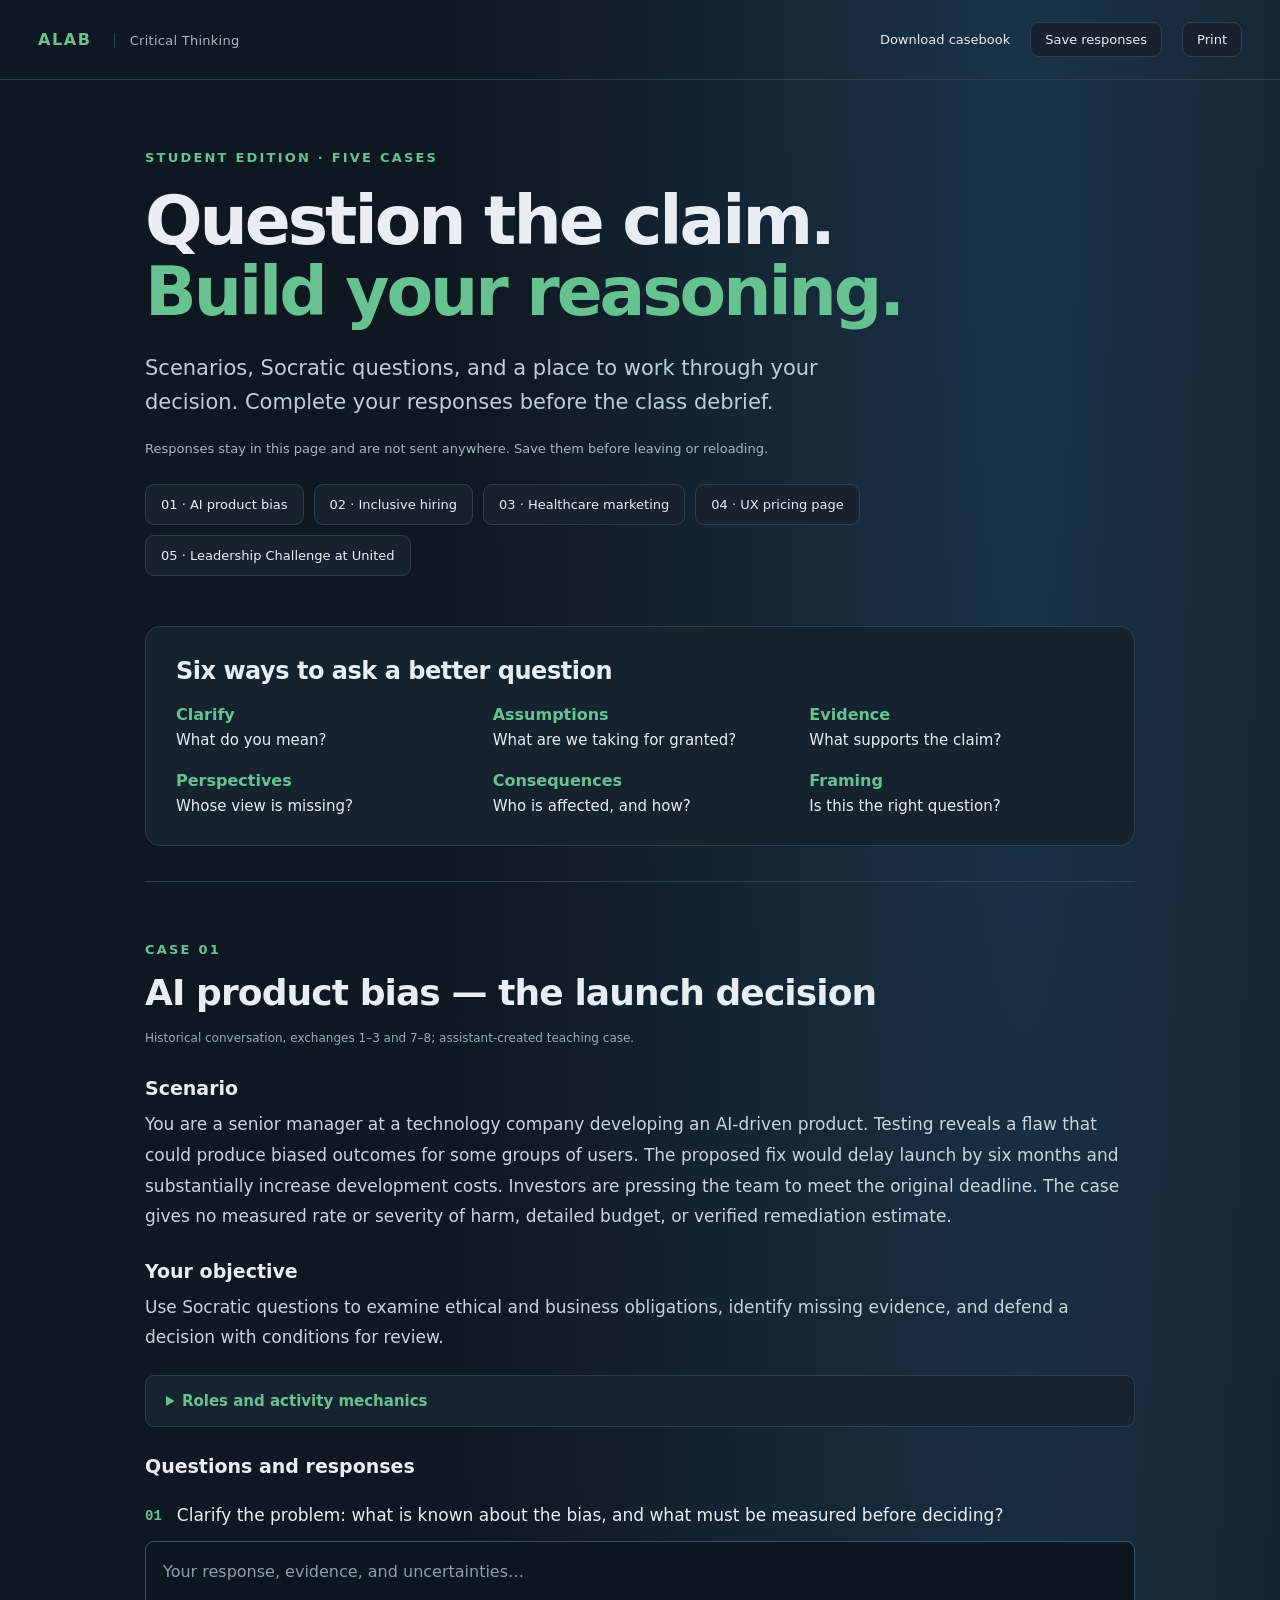
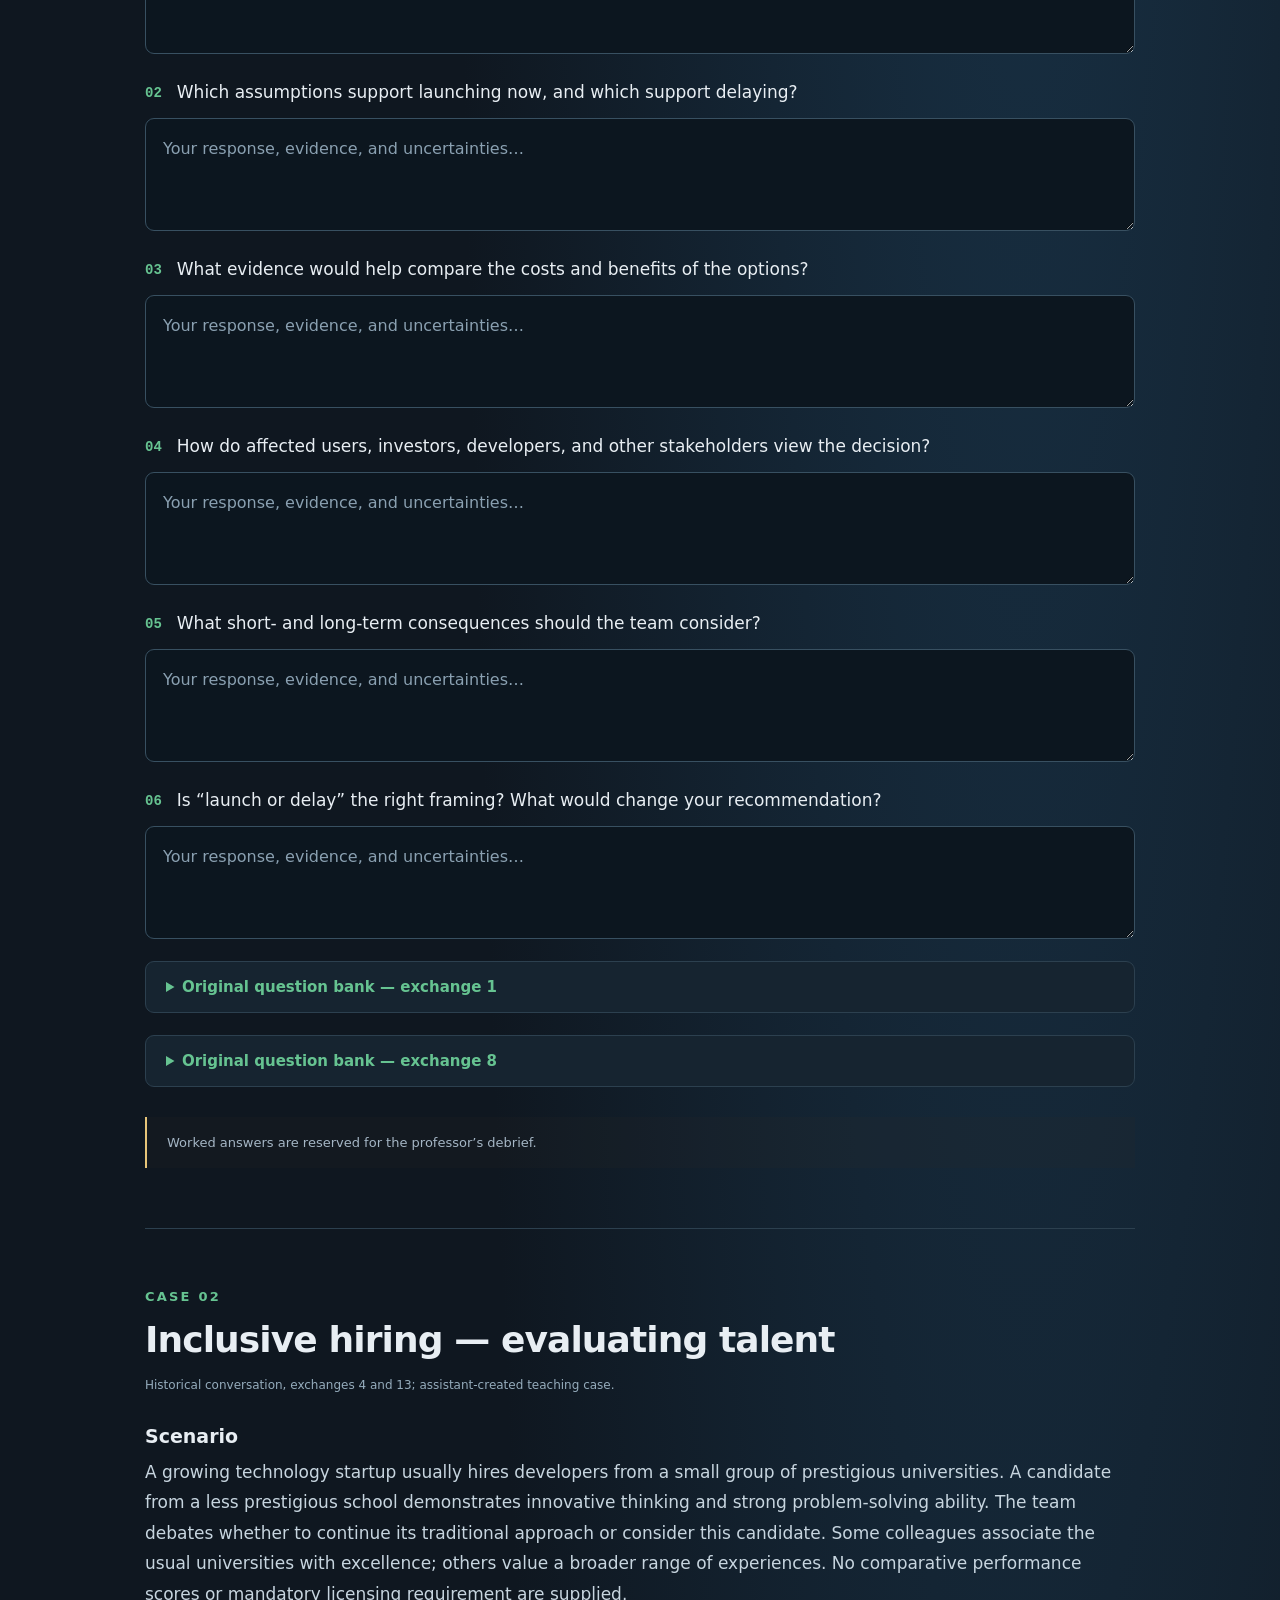
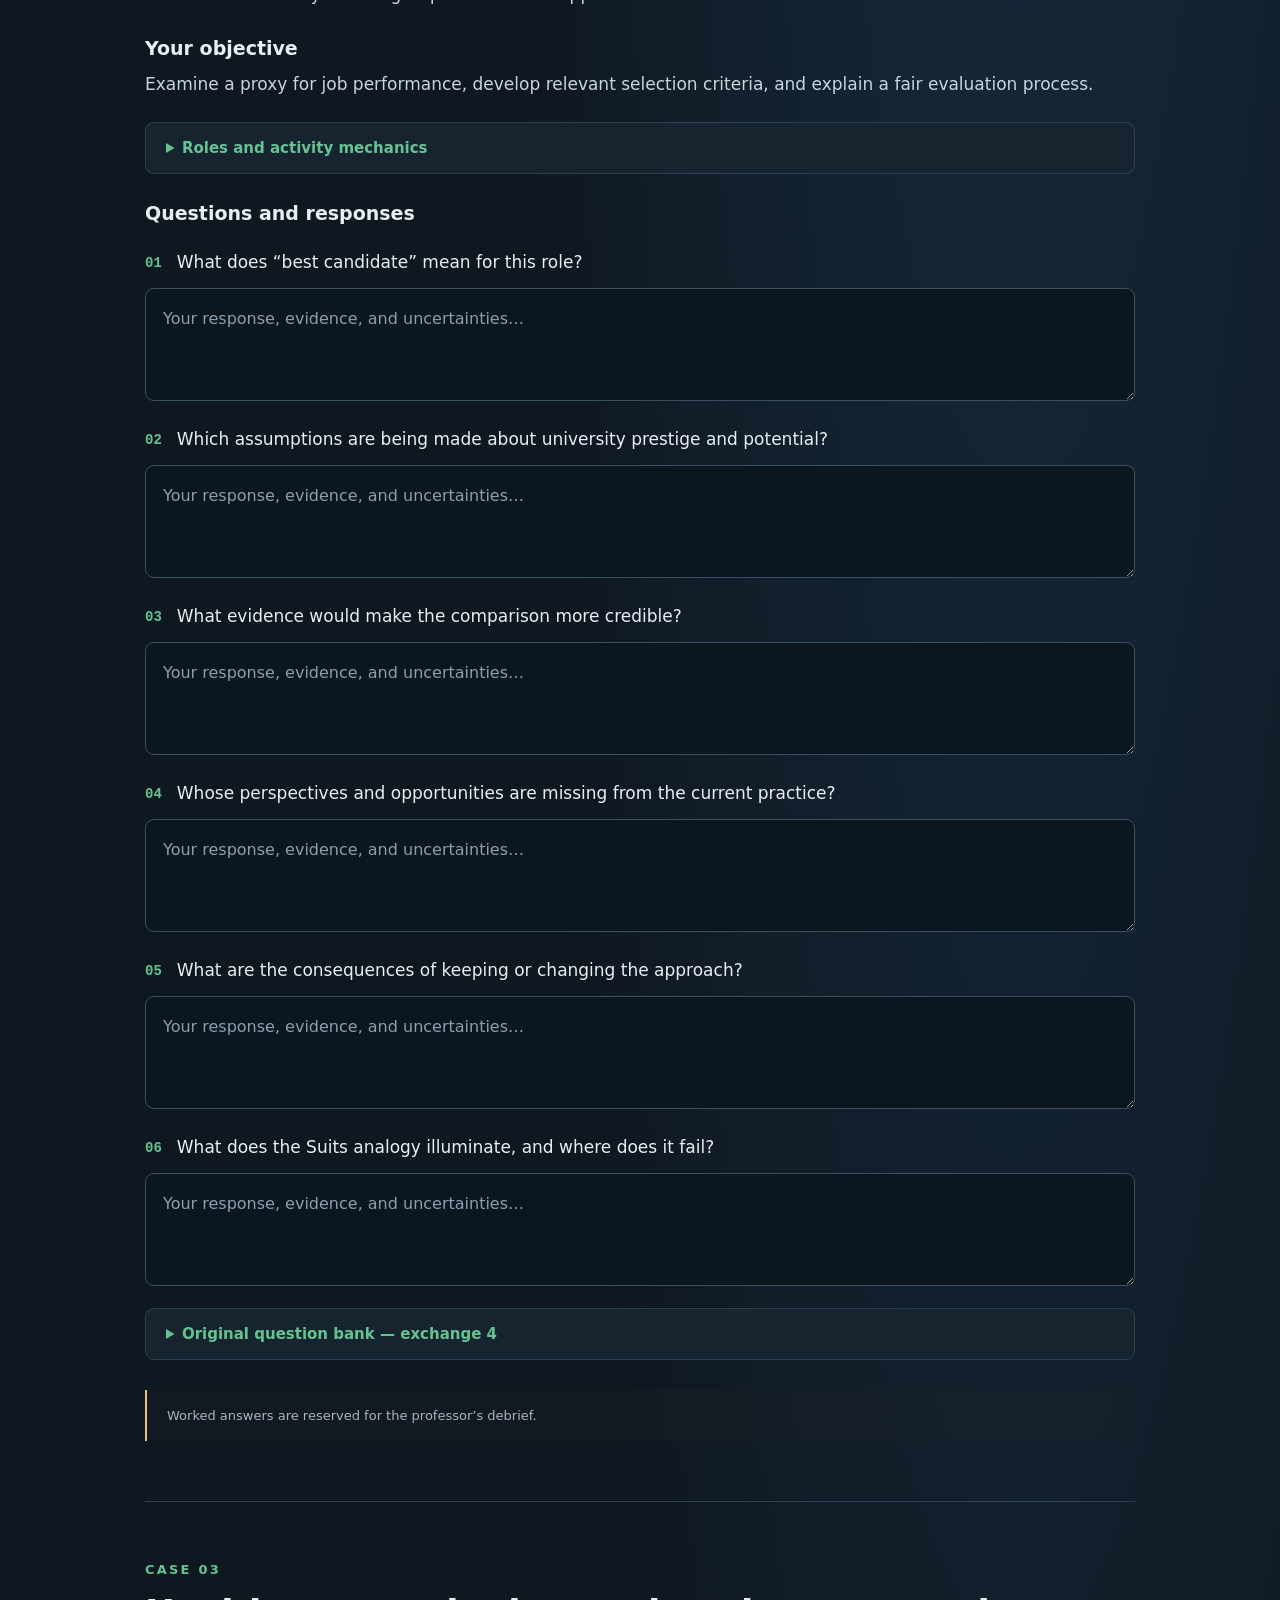
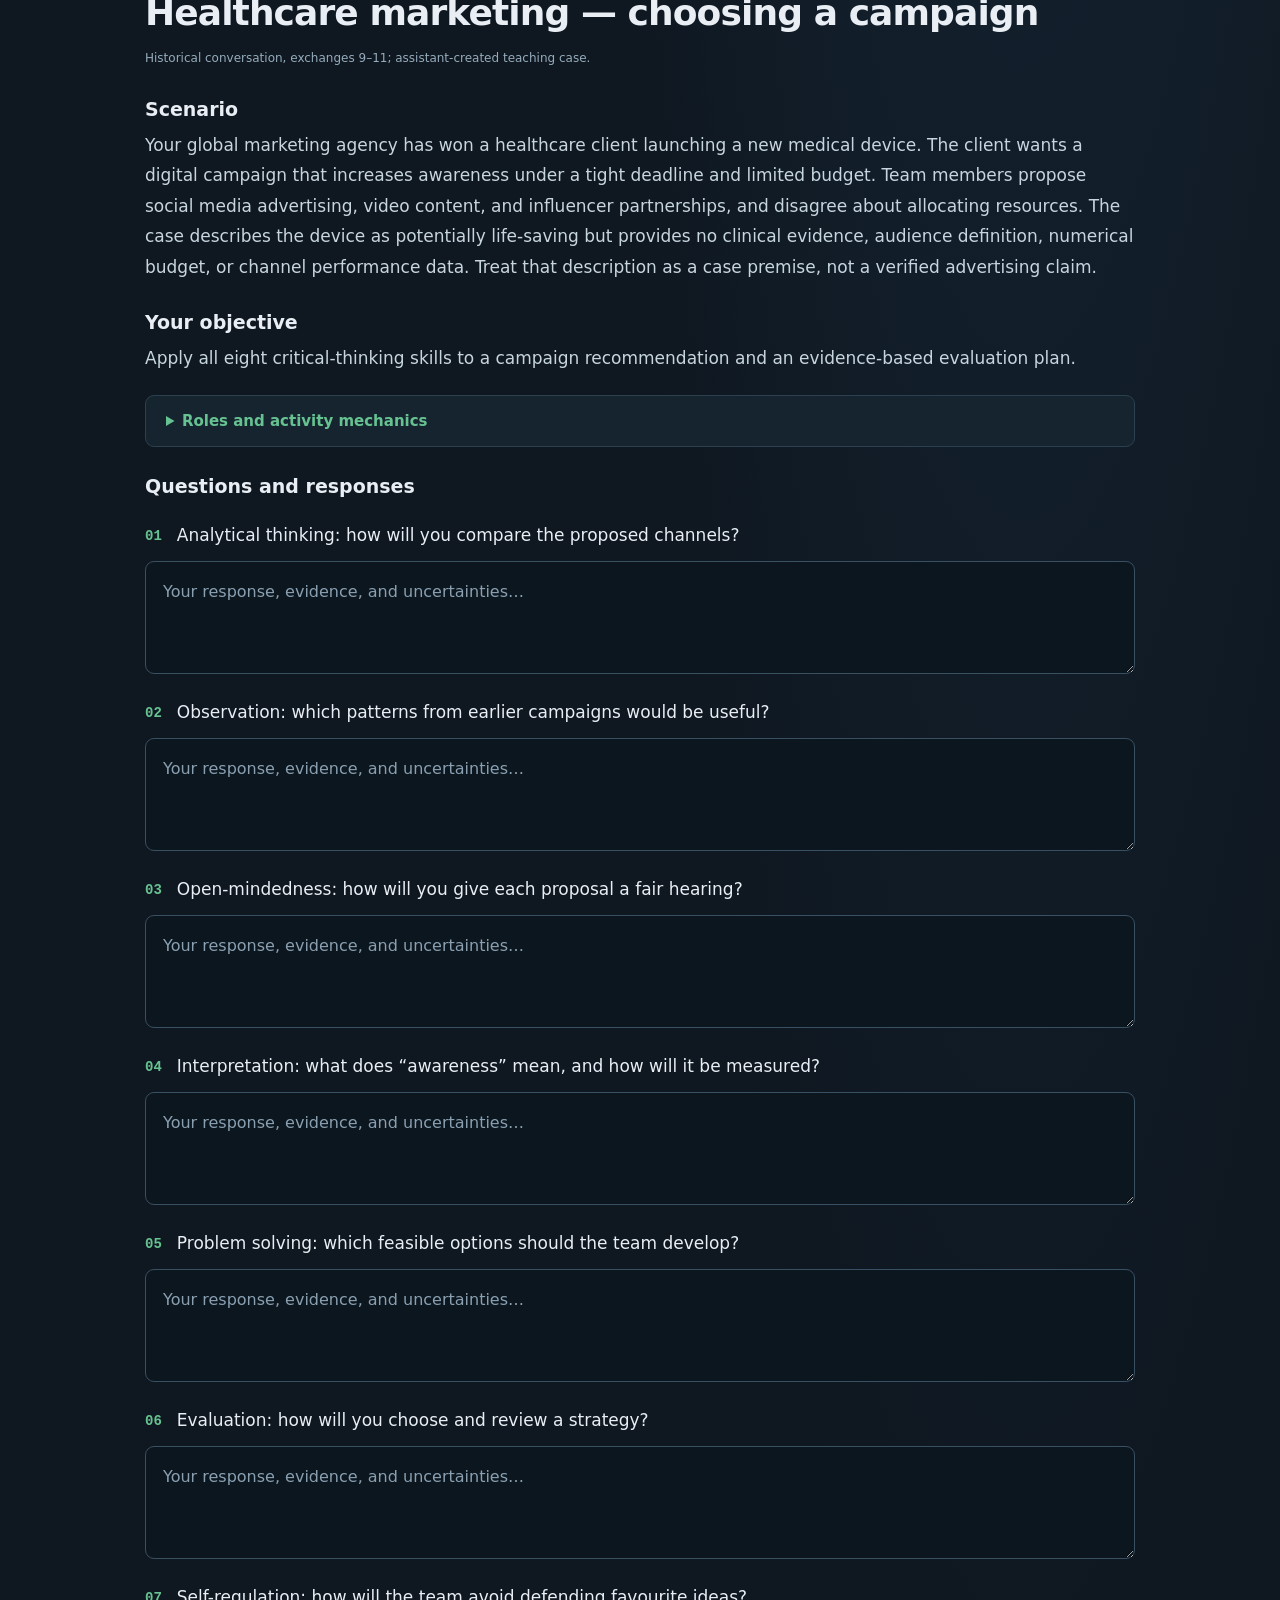
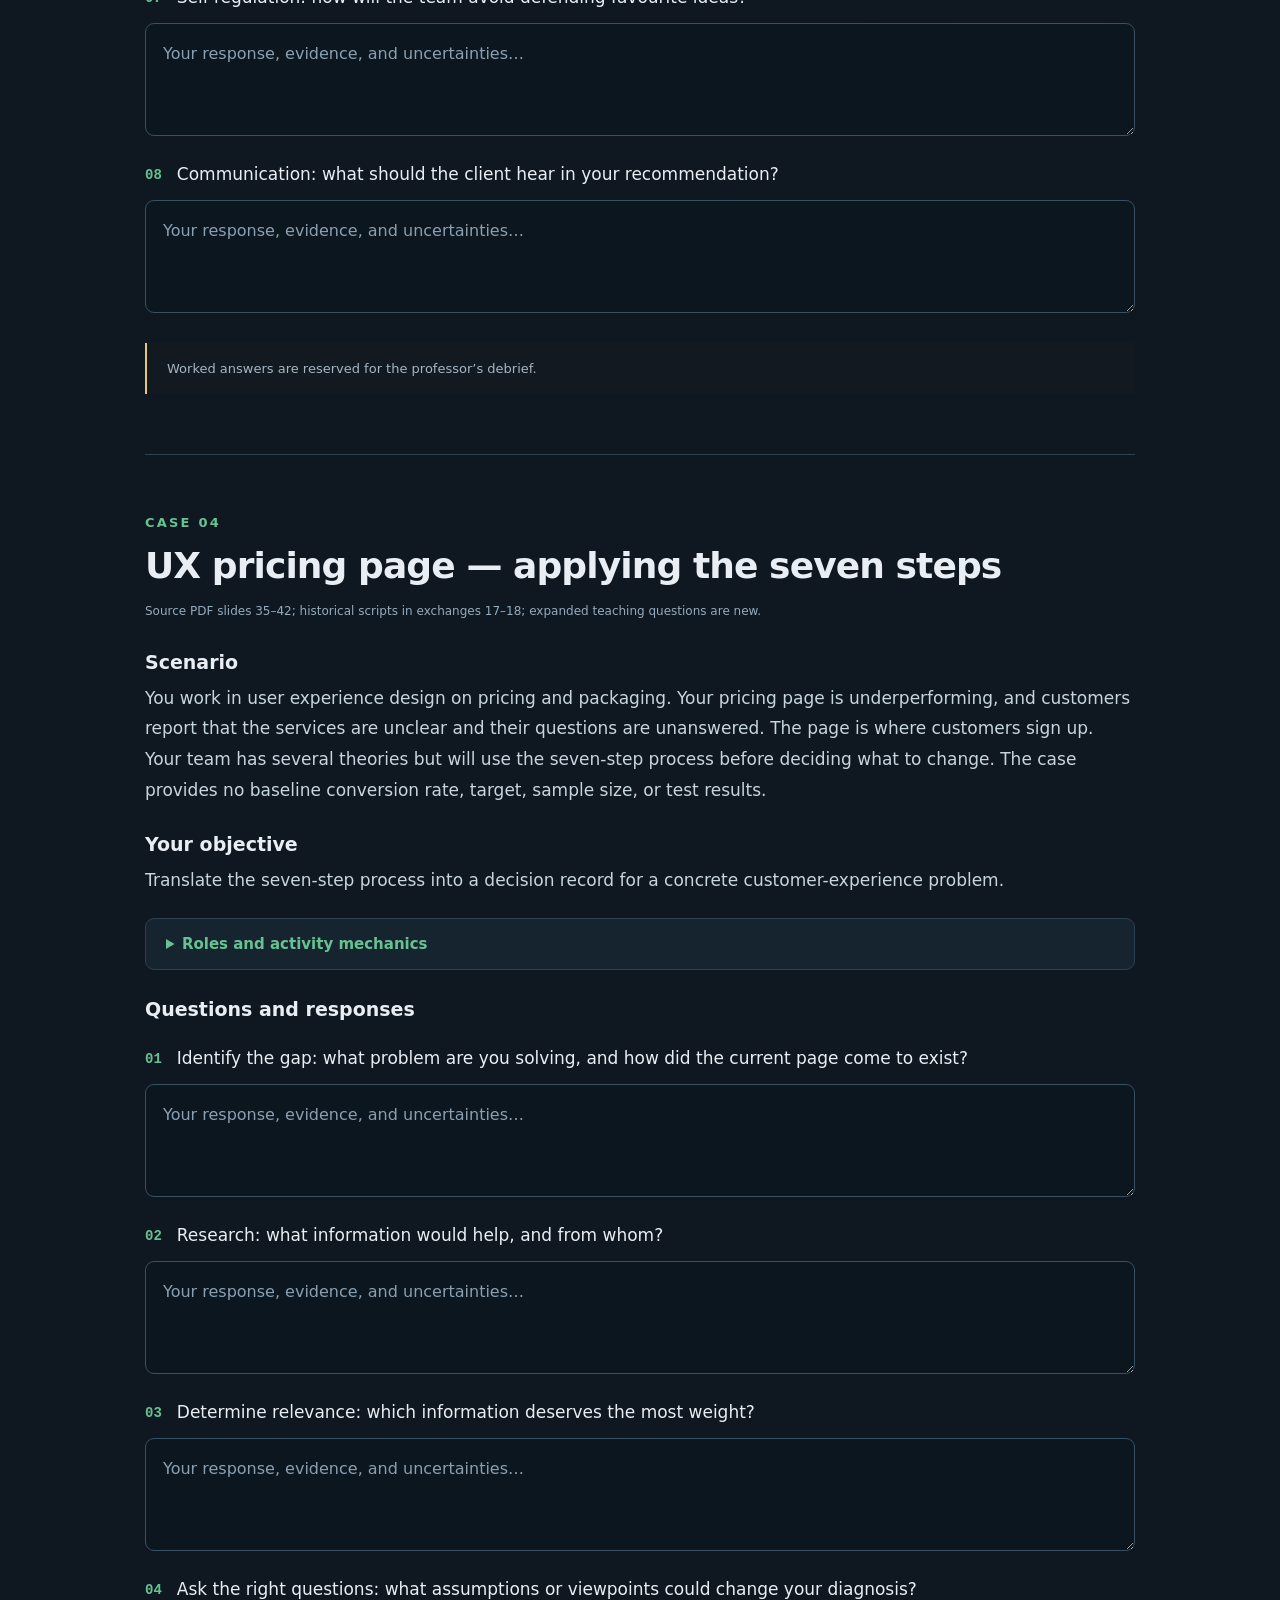
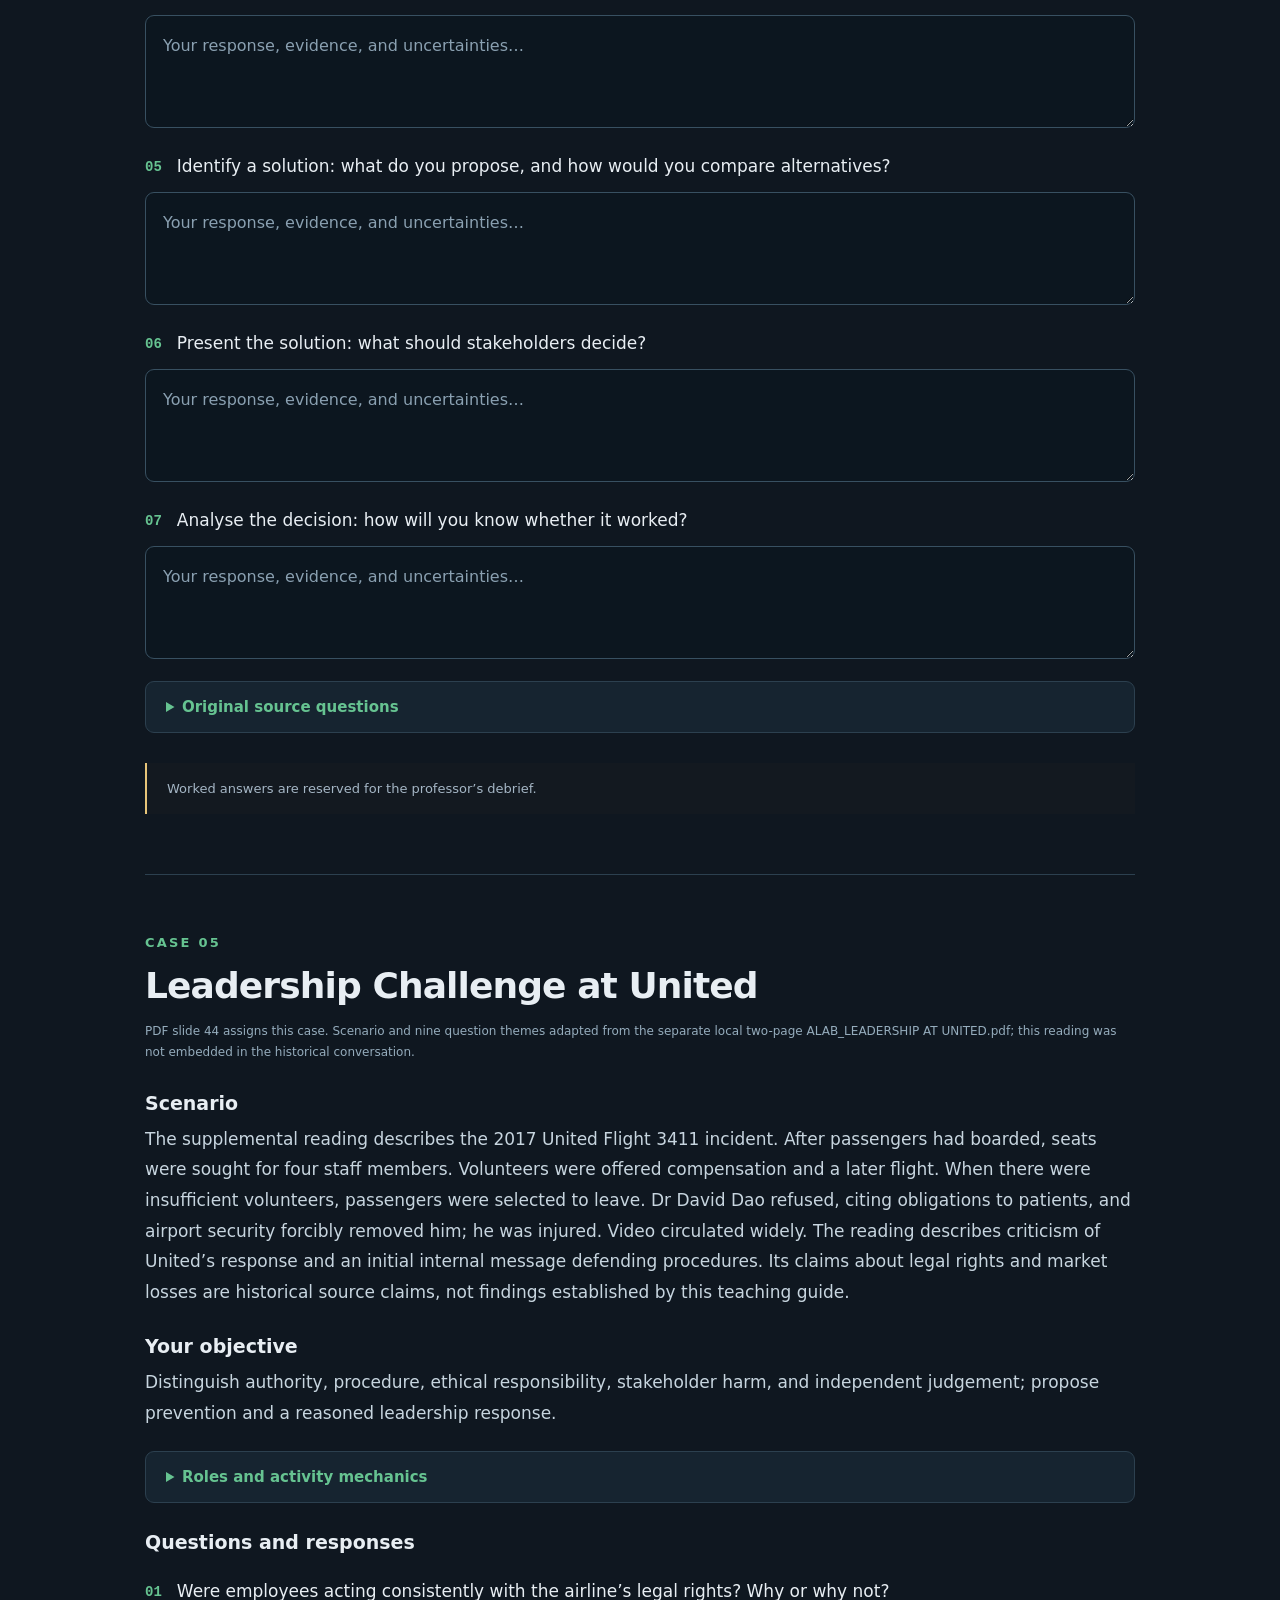
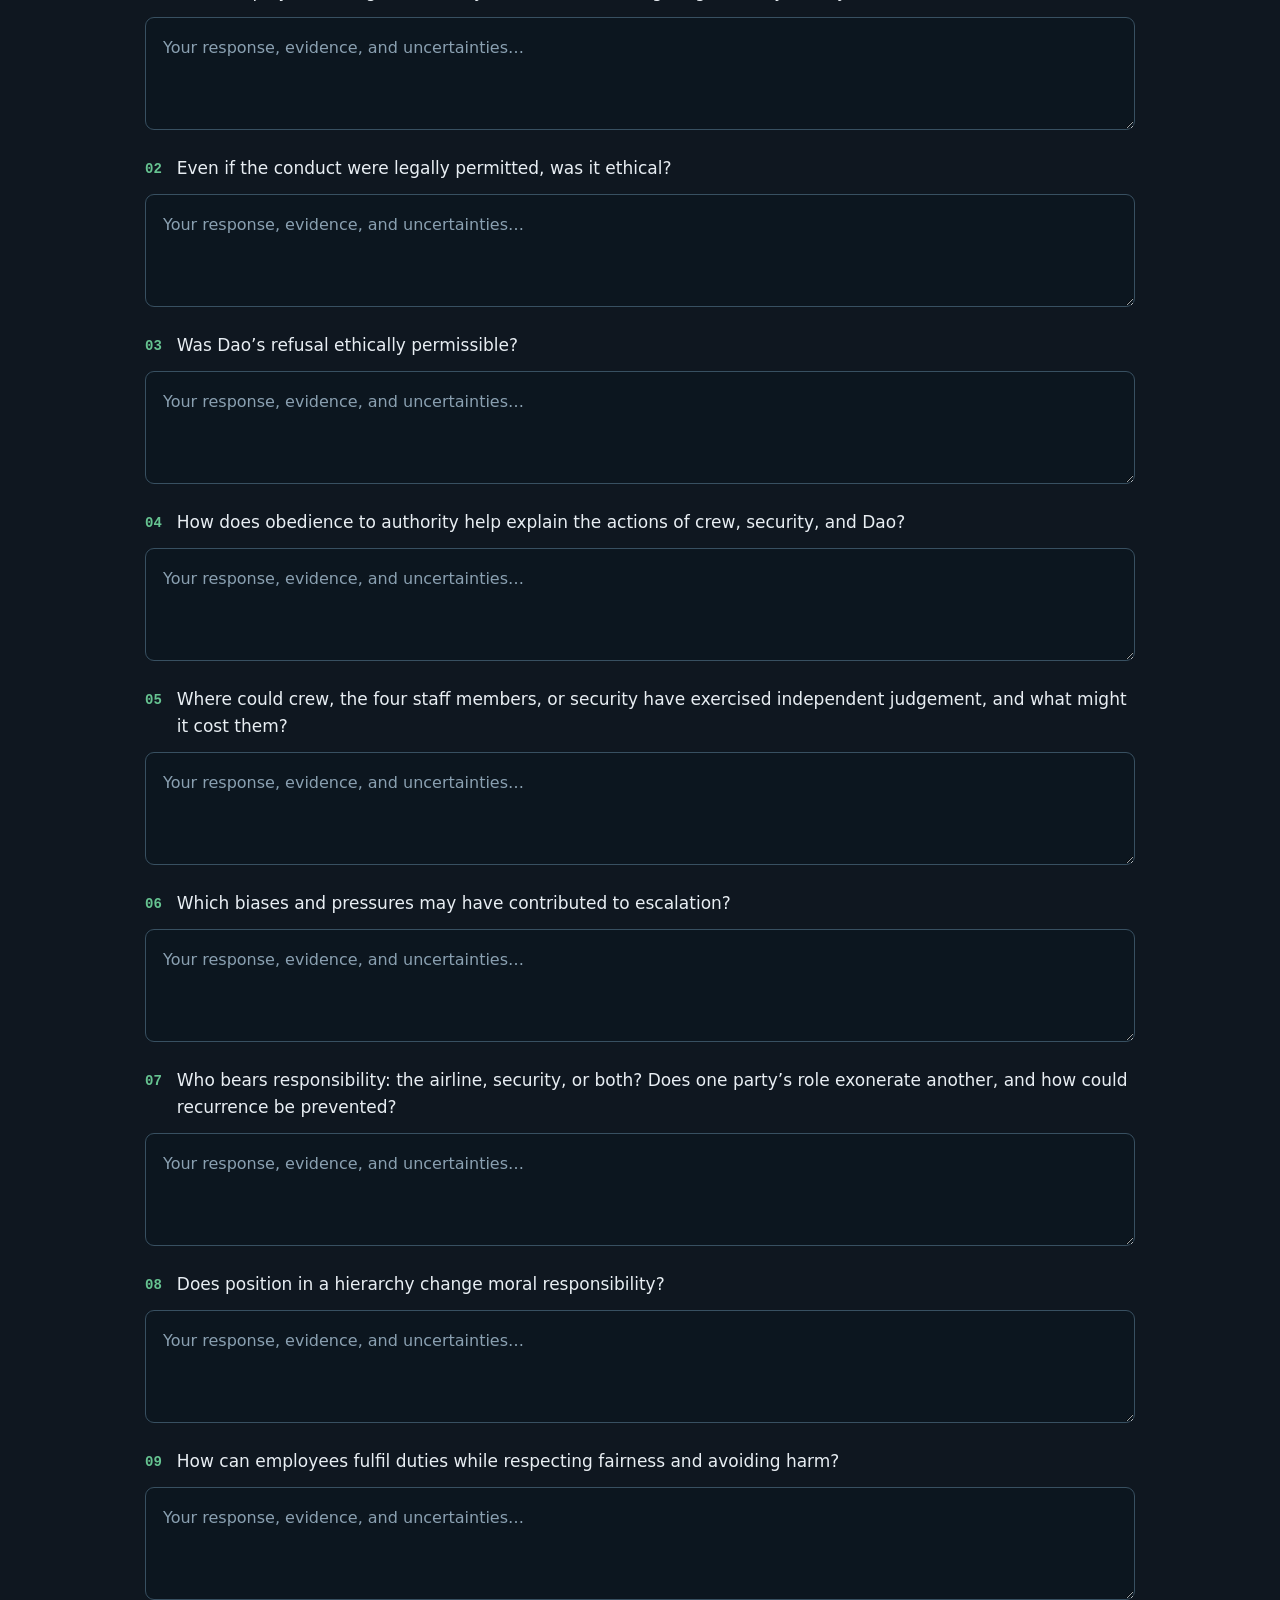
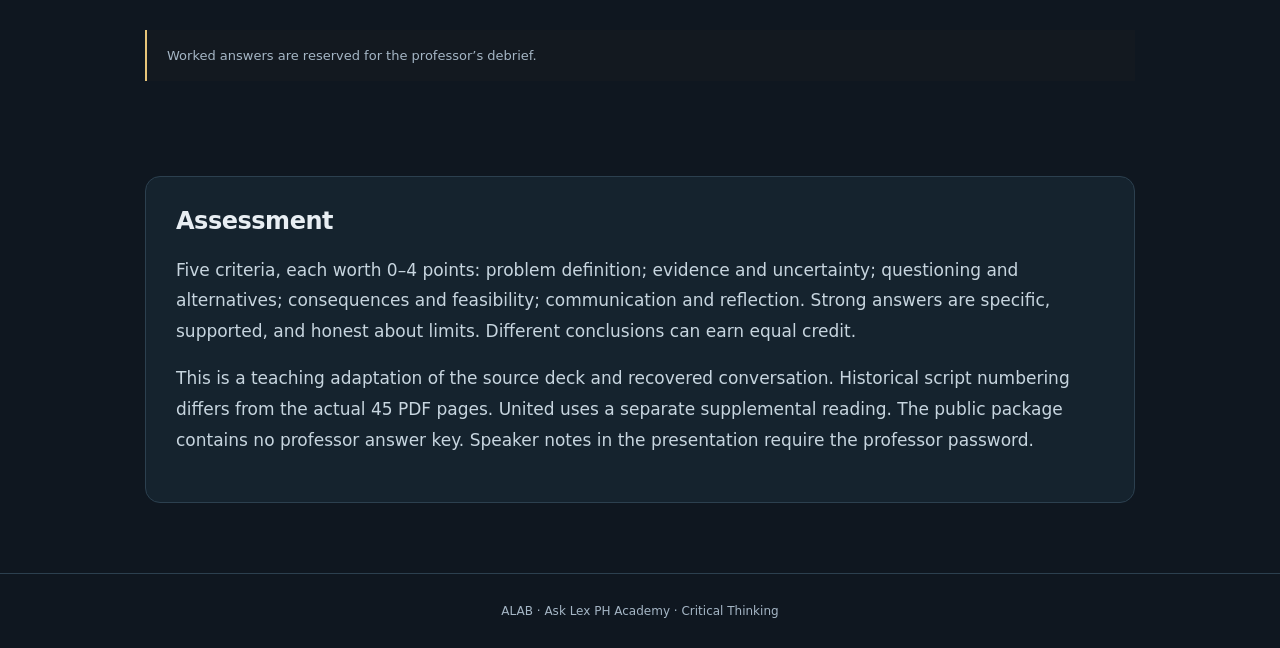
==== commit 1683298b: "Add encrypted professor speaker notes with password unlock" ====
--- a/cases.html
+++ b/cases.html
@@ -1 +1 @@
-<!doctype html><html lang="en"><head><meta charset="utf-8"><meta name="viewport" content="width=device-width,initial-scale=1"><title>ALAB · Student case library</title><link rel="stylesheet" href="style.css"></head><body class="casebook"><header class="case-header"><a href="index.html#/title" class="brand">ALAB <span>Critical Thinking</span></a><nav><a href="downloads/ALAB_Student_Casebook.md" download>Download casebook</a><button id="save">Save responses</button><button id="print">Print</button></nav></header><main class="case-main"><div class="eyebrow">STUDENT EDITION · FIVE CASES</div><h1>Question the claim.<br><em>Build your reasoning.</em></h1><p class="lead">Scenarios, Socratic questions, and a place to work through your decision. Complete your responses before the class debrief.</p><p class="privacy">Responses stay in this page and are not sent anywhere. Save them before leaving or reloading.</p><nav class="case-nav"><a href="#ai">01 · AI product bias</a><a href="#hiring">02 · Inclusive hiring</a><a href="#marketing">03 · Healthcare marketing</a><a href="#ux">04 · UX pricing page</a><a href="#united">05 · Leadership Challenge at United</a></nav><section class="toolkit"><h2>Six ways to ask a better question</h2><div class="toolkit-grid"><div><h3>Clarify</h3><p>What do you mean?</p></div><div><h3>Assumptions</h3><p>What are we taking for granted?</p></div><div><h3>Evidence</h3><p>What supports the claim?</p></div><div><h3>Perspectives</h3><p>Whose view is missing?</p></div><div><h3>Consequences</h3><p>Who is affected, and how?</p></div><div><h3>Framing</h3><p>Is this the right question?</p></div></div></section><article class="case" id="ai"><div class="eyebrow">CASE 01</div><h2>AI product bias — the launch decision</h2><p class="provenance">Historical conversation, exchanges 1–3 and 7–8; assistant-created teaching case.</p><h3>Scenario</h3><p>You are a senior manager at a technology company developing an AI-driven product. Testing reveals a flaw that could produce biased outcomes for some groups of users. The proposed fix would delay launch by six months and substantially increase development costs. Investors are pressing the team to meet the original deadline. The case gives no measured rate or severity of harm, detailed budget, or verified remediation estimate.</p><h3>Your objective</h3><p>Use Socratic questions to examine ethical and business obligations, identify missing evidence, and defend a decision with conditions for review.</p><details><summary>Roles and activity mechanics</summary><p>Groups of 4–5: facilitator/questioner, decision lead, investor advocate, user advocate, and optional observer. With four members, the facilitator also records observations.</p><p>30 minutes total: 5 minutes to read, clarify the task, and assign roles; 15 minutes for Socratic discussion; 5 minutes to record a decision; 3 minutes for group reflection; 2 minutes for a facilitator wrap-up. The two-minute case review is included within the first five minutes. Whole-class reports require extra time or a sampled report-out.</p></details><h3>Questions and responses</h3><label class="question" for="ai-1"><span>01</span>Clarify the problem: what is known about the bias, and what must be measured before deciding?</label><textarea id="ai-1" data-question="Clarify the problem: what is known about the bias, and what must be measured before deciding?" placeholder="Your response, evidence, and uncertainties…" rows="3"></textarea><label class="question" for="ai-2"><span>02</span>Which assumptions support launching now, and which support delaying?</label><textarea id="ai-2" data-question="Which assumptions support launching now, and which support delaying?" placeholder="Your response, evidence, and uncertainties…" rows="3"></textarea><label class="question" for="ai-3"><span>03</span>What evidence would help compare the costs and benefits of the options?</label><textarea id="ai-3" data-question="What evidence would help compare the costs and benefits of the options?" placeholder="Your response, evidence, and uncertainties…" rows="3"></textarea><label class="question" for="ai-4"><span>04</span>How do affected users, investors, developers, and other stakeholders view the decision?</label><textarea id="ai-4" data-question="How do affected users, investors, developers, and other stakeholders view the decision?" placeholder="Your response, evidence, and uncertainties…" rows="3"></textarea><label class="question" for="ai-5"><span>05</span>What short- and long-term consequences should the team consider?</label><textarea id="ai-5" data-question="What short- and long-term consequences should the team consider?" placeholder="Your response, evidence, and uncertainties…" rows="3"></textarea><label class="question" for="ai-6"><span>06</span>Is “launch or delay” the right framing? What would change your recommendation?</label><textarea id="ai-6" data-question="Is “launch or delay” the right framing? What would change your recommendation?" placeholder="Your response, evidence, and uncertainties…" rows="3"></textarea><details><summary>Original question bank — exchange 1</summary><h4>Clarification Questions</h4><ul><li>What exactly is the flaw in the AI’s decision-making process?</li><li>Can we quantify how often and how severely the bias affects the results?</li></ul><h4>Probing Assumptions</h4><ul><li>Are we assuming that the bias will not cause significant harm to users?</li><li>What are we assuming about the impact on our company’s reputation if the bias becomes public?</li></ul><h4>Probing Rationale and Evidence</h4><ul><li>What evidence do we have that delaying the product would harm the company&#x27;s market position?</li><li>Do we have any data showing the potential financial impact of fixing the bias?</li></ul><h4>Questioning Viewpoints and Perspectives</h4><ul><li>How might the affected users perceive the product if the bias is not fixed?</li><li>What would our competitors do in a similar situation?</li></ul><h4>Probing Implications and Consequences</h4><ul><li>What are the short-term and long-term consequences of launching the product without addressing the bias?</li><li>Could there be legal implications if users experience harm from the biased AI?</li></ul><h4>Questioning the Question</h4><ul><li>Why is the focus primarily on the deadline instead of user safety and fairness?</li><li>Is this even the right question to be asking when considering the company&#x27;s values?</li></ul></details><details><summary>Original question bank — exchange 8</summary><h4>Clarification Questions</h4><ul><li>What specific bias has been identified in the AI, and how does it affect users?</li><li>How much time and resources would be required to fix the bias?</li><li>How will fixing the bias improve the overall functionality of the AI?</li></ul><h4>Probing Assumptions</h4><ul><li>Are we assuming that delaying the product won’t significantly damage the company’s financial position or investor trust?</li><li>What are we assuming about the long-term benefits of fixing the bias compared to the short-term benefits of launching on time?</li><li>Is it possible we are overestimating the potential harm of the bias?</li></ul><h4>Probing Rationale and Evidence</h4><ul><li>What evidence do we have that delaying the launch to fix the bias will prevent reputational or legal risks?</li><li>How do we know that our users will appreciate the delay rather than just wanting the product now?</li><li>What examples of companies facing similar ethical dilemmas can we look to for guidance?</li></ul><h4>Exploring Viewpoints and Perspectives</h4><ul><li>How might the investors react if we delay the launch? Are there ways to mitigate their concerns?</li><li>What would the users’ perspective be on the bias if they were aware of it?</li><li>How would our competitors handle this situation? Would they prioritize speed or fairness?</li></ul><h4>Probing Implications and Consequences</h4><ul><li>What are the long-term implications for the company if we launch a product with known biases?</li><li>Could delaying the launch create opportunities for competitors to gain market share?</li><li>What are the potential consequences for customer trust and loyalty if we launch a biased product?</li></ul><h4>Questioning the Question</h4><ul><li>Are we asking the right question when deciding between launching now or fixing the bias? Should we be considering other alternatives (e.g., partial launch or phased fixes)?</li><li>Why are we focusing solely on the deadline versus product quality and fairness?</li><li>Should the primary question be about short-term gains versus long-term sustainability?</li></ul></details><div class="answer-redacted">Worked answers are reserved for the professor’s debrief.</div></article><article class="case" id="hiring"><div class="eyebrow">CASE 02</div><h2>Inclusive hiring — evaluating talent</h2><p class="provenance">Historical conversation, exchanges 4 and 13; assistant-created teaching case.</p><h3>Scenario</h3><p>A growing technology startup usually hires developers from a small group of prestigious universities. A candidate from a less prestigious school demonstrates innovative thinking and strong problem-solving ability. The team debates whether to continue its traditional approach or consider this candidate. Some colleagues associate the usual universities with excellence; others value a broader range of experiences. No comparative performance scores or mandatory licensing requirement are supplied.</p><h3>Your objective</h3><p>Examine a proxy for job performance, develop relevant selection criteria, and explain a fair evaluation process.</p><details><summary>Roles and activity mechanics</summary><p>Groups of 4–5: hiring lead, skills assessor, traditional-practice advocate, candidate-experience advocate, and optional observer. Evaluate a fictional process; do not assess classmates or real applicants.</p><p>30 minutes total: 5 minutes reading and roles; 15 minutes questioning; 5 minutes drafting a selection process; 3 minutes reflection; 2 minutes wrap-up. This timing is a new teaching adaptation.</p></details><h3>Questions and responses</h3><label class="question" for="hiring-1"><span>01</span>What does “best candidate” mean for this role?</label><textarea id="hiring-1" data-question="What does “best candidate” mean for this role?" placeholder="Your response, evidence, and uncertainties…" rows="3"></textarea><label class="question" for="hiring-2"><span>02</span>Which assumptions are being made about university prestige and potential?</label><textarea id="hiring-2" data-question="Which assumptions are being made about university prestige and potential?" placeholder="Your response, evidence, and uncertainties…" rows="3"></textarea><label class="question" for="hiring-3"><span>03</span>What evidence would make the comparison more credible?</label><textarea id="hiring-3" data-question="What evidence would make the comparison more credible?" placeholder="Your response, evidence, and uncertainties…" rows="3"></textarea><label class="question" for="hiring-4"><span>04</span>Whose perspectives and opportunities are missing from the current practice?</label><textarea id="hiring-4" data-question="Whose perspectives and opportunities are missing from the current practice?" placeholder="Your response, evidence, and uncertainties…" rows="3"></textarea><label class="question" for="hiring-5"><span>05</span>What are the consequences of keeping or changing the approach?</label><textarea id="hiring-5" data-question="What are the consequences of keeping or changing the approach?" placeholder="Your response, evidence, and uncertainties…" rows="3"></textarea><label class="question" for="hiring-6"><span>06</span>What does the Suits analogy illuminate, and where does it fail?</label><textarea id="hiring-6" data-question="What does the Suits analogy illuminate, and where does it fail?" placeholder="Your response, evidence, and uncertainties…" rows="3"></textarea><details><summary>Original question bank — exchange 4</summary><h4>Clarification Questions</h4><ul><li>What is our current hiring practice, and why has it been successful in the past?</li><li>What specific qualities make this candidate stand out from other applicants?</li></ul><h4>Probing Assumptions</h4><ul><li>Are we assuming that graduates from top universities are always better employees? What evidence supports or contradicts this assumption?</li><li>Is the concern about the company’s reputation based on objective criteria or subjective bias?</li></ul><h4>Probing Rationale and Evidence</h4><ul><li>Do we have data showing a correlation between hiring from prestigious universities and employee performance?</li><li>How do we define &quot;success&quot; for our employees? Is it based solely on their educational background, or are there other factors like creativity and problem-solving?</li></ul><h4>Questioning Viewpoints and Perspectives</h4><ul><li>What might we gain by broadening our hiring pool? How could hiring from more diverse educational backgrounds impact our company culture?</li><li>How might our traditional hiring approach limit our access to untapped potential?</li></ul><h4>Probing Implications and Consequences</h4><ul><li>What are the long-term consequences of continuing to hire from the same universities?</li><li>What risks do we take by hiring someone outside of our usual pool, and how can we mitigate them?</li></ul><h4>Questioning the Question</h4><ul><li>Why do we equate a university&#x27;s prestige with a candidate&#x27;s potential value to the company?</li><li>Is it possible that we’re focusing too much on the wrong criteria for evaluating talent?</li></ul></details><div class="answer-redacted">Worked answers are reserved for the professor’s debrief.</div></article><article class="case" id="marketing"><div class="eyebrow">CASE 03</div><h2>Healthcare marketing — choosing a campaign</h2><p class="provenance">Historical conversation, exchanges 9–11; assistant-created teaching case.</p><h3>Scenario</h3><p>Your global marketing agency has won a healthcare client launching a new medical device. The client wants a digital campaign that increases awareness under a tight deadline and limited budget. Team members propose social media advertising, video content, and influencer partnerships, and disagree about allocating resources. The case describes the device as potentially life-saving but provides no clinical evidence, audience definition, numerical budget, or channel performance data. Treat that description as a case premise, not a verified advertising claim.</p><h3>Your objective</h3><p>Apply all eight critical-thinking skills to a campaign recommendation and an evidence-based evaluation plan.</p><details><summary>Roles and activity mechanics</summary><p>Groups of 4–5: team lead, analyst, observer, open-mindedness advocate, and optional evaluator. With four members, evaluation is shared. Everyone contributes to interpretation, self-regulation, and communication.</p><p>30 minutes total: 5 minutes briefing and roles; 20 minutes discussion and preparation; 5 minutes total for sampled pitches or paired feedback. If every group needs a five-minute presentation, add five minutes per presenting group after the initial 25 minutes.</p></details><h3>Questions and responses</h3><label class="question" for="marketing-1"><span>01</span>Analytical thinking: how will you compare the proposed channels?</label><textarea id="marketing-1" data-question="Analytical thinking: how will you compare the proposed channels?" placeholder="Your response, evidence, and uncertainties…" rows="3"></textarea><label class="question" for="marketing-2"><span>02</span>Observation: which patterns from earlier campaigns would be useful?</label><textarea id="marketing-2" data-question="Observation: which patterns from earlier campaigns would be useful?" placeholder="Your response, evidence, and uncertainties…" rows="3"></textarea><label class="question" for="marketing-3"><span>03</span>Open-mindedness: how will you give each proposal a fair hearing?</label><textarea id="marketing-3" data-question="Open-mindedness: how will you give each proposal a fair hearing?" placeholder="Your response, evidence, and uncertainties…" rows="3"></textarea><label class="question" for="marketing-4"><span>04</span>Interpretation: what does “awareness” mean, and how will it be measured?</label><textarea id="marketing-4" data-question="Interpretation: what does “awareness” mean, and how will it be measured?" placeholder="Your response, evidence, and uncertainties…" rows="3"></textarea><label class="question" for="marketing-5"><span>05</span>Problem solving: which feasible options should the team develop?</label><textarea id="marketing-5" data-question="Problem solving: which feasible options should the team develop?" placeholder="Your response, evidence, and uncertainties…" rows="3"></textarea><label class="question" for="marketing-6"><span>06</span>Evaluation: how will you choose and review a strategy?</label><textarea id="marketing-6" data-question="Evaluation: how will you choose and review a strategy?" placeholder="Your response, evidence, and uncertainties…" rows="3"></textarea><label class="question" for="marketing-7"><span>07</span>Self-regulation: how will the team avoid defending favourite ideas?</label><textarea id="marketing-7" data-question="Self-regulation: how will the team avoid defending favourite ideas?" placeholder="Your response, evidence, and uncertainties…" rows="3"></textarea><label class="question" for="marketing-8"><span>08</span>Communication: what should the client hear in your recommendation?</label><textarea id="marketing-8" data-question="Communication: what should the client hear in your recommendation?" placeholder="Your response, evidence, and uncertainties…" rows="3"></textarea><div class="answer-redacted">Worked answers are reserved for the professor’s debrief.</div></article><article class="case" id="ux"><div class="eyebrow">CASE 04</div><h2>UX pricing page — applying the seven steps</h2><p class="provenance">Source PDF slides 35–42; historical scripts in exchanges 17–18; expanded teaching questions are new.</p><h3>Scenario</h3><p>You work in user experience design on pricing and packaging. Your pricing page is underperforming, and customers report that the services are unclear and their questions are unanswered. The page is where customers sign up. Your team has several theories but will use the seven-step process before deciding what to change. The case provides no baseline conversion rate, target, sample size, or test results.</p><h3>Your objective</h3><p>Translate the seven-step process into a decision record for a concrete customer-experience problem.</p><details><summary>Roles and activity mechanics</summary><p>Groups of 4–5: UX lead, customer advocate, evidence analyst, stakeholder representative, and optional recorder. Roles are a new classroom adaptation.</p><p>30 minutes total: 5 minutes reading; 14 minutes to work through the seven steps; 6 minutes for a decision brief; 3 minutes peer questions; 2 minutes reflection. Students complete their proposal before the professor discusses worked examples.</p></details><h3>Questions and responses</h3><label class="question" for="ux-1"><span>01</span>Identify the gap: what problem are you solving, and how did the current page come to exist?</label><textarea id="ux-1" data-question="Identify the gap: what problem are you solving, and how did the current page come to exist?" placeholder="Your response, evidence, and uncertainties…" rows="3"></textarea><label class="question" for="ux-2"><span>02</span>Research: what information would help, and from whom?</label><textarea id="ux-2" data-question="Research: what information would help, and from whom?" placeholder="Your response, evidence, and uncertainties…" rows="3"></textarea><label class="question" for="ux-3"><span>03</span>Determine relevance: which information deserves the most weight?</label><textarea id="ux-3" data-question="Determine relevance: which information deserves the most weight?" placeholder="Your response, evidence, and uncertainties…" rows="3"></textarea><label class="question" for="ux-4"><span>04</span>Ask the right questions: what assumptions or viewpoints could change your diagnosis?</label><textarea id="ux-4" data-question="Ask the right questions: what assumptions or viewpoints could change your diagnosis?" placeholder="Your response, evidence, and uncertainties…" rows="3"></textarea><label class="question" for="ux-5"><span>05</span>Identify a solution: what do you propose, and how would you compare alternatives?</label><textarea id="ux-5" data-question="Identify a solution: what do you propose, and how would you compare alternatives?" placeholder="Your response, evidence, and uncertainties…" rows="3"></textarea><label class="question" for="ux-6"><span>06</span>Present the solution: what should stakeholders decide?</label><textarea id="ux-6" data-question="Present the solution: what should stakeholders decide?" placeholder="Your response, evidence, and uncertainties…" rows="3"></textarea><label class="question" for="ux-7"><span>07</span>Analyse the decision: how will you know whether it worked?</label><textarea id="ux-7" data-question="Analyse the decision: how will you know whether it worked?" placeholder="Your response, evidence, and uncertainties…" rows="3"></textarea><details><summary>Original source questions</summary><h4>Source PDF slide 36</h4><ul><li>Why did you design the pricing page the way you did?</li><li>Which stakeholders need to be involved in the decision-making process?</li><li>Where are users getting stuck on the page?</li><li>Are any features currently working?</li></ul><h4>Source PDF slide 37</h4><ul><li>How have our competitors set up their pricing pages?</li><li>Are there any pricing page best practices?</li><li>How does color, positioning, and animation impact navigation?</li><li>Are there any standard page layouts customers expect to see?</li></ul><h4>Source PDF slide 38</h4><ul><li>What trends, if any, are you noticing?</li><li>Is there any particularly relevant or important information that you must consider?</li></ul><h4>Source PDF slide 39</h4><ul><li>What assumptions am I making?</li><li>Is there anything I’m missing?</li><li>Have I connected with the right stakeholders?</li><li>Are there any other viewpoints I should consider?</li></ul></details><div class="answer-redacted">Worked answers are reserved for the professor’s debrief.</div></article><article class="case" id="united"><div class="eyebrow">CASE 05</div><h2>Leadership Challenge at United</h2><p class="provenance">PDF slide 44 assigns this case. Scenario and nine question themes adapted from the separate local two-page ALAB_LEADERSHIP AT UNITED.pdf; this reading was not embedded in the historical conversation.</p><h3>Scenario</h3><p>The supplemental reading describes the 2017 United Flight 3411 incident. After passengers had boarded, seats were sought for four staff members. Volunteers were offered compensation and a later flight. When there were insufficient volunteers, passengers were selected to leave. Dr David Dao refused, citing obligations to patients, and airport security forcibly removed him; he was injured. Video circulated widely. The reading describes criticism of United’s response and an initial internal message defending procedures. Its claims about legal rights and market losses are historical source claims, not findings established by this teaching guide.</p><h3>Your objective</h3><p>Distinguish authority, procedure, ethical responsibility, stakeholder harm, and independent judgement; propose prevention and a reasoned leadership response.</p><details><summary>Roles and activity mechanics</summary><p>Individual assignment, as in source slide 44. Optional practice in pairs before recording.</p><p>Read the case; choose three of the nine questions below; prepare a 3–5 minute recorded response using a claim, case evidence, reasoning, a counterargument, and a proposed action. The three-question choice comes from the supplemental reading. Submit through the professor’s designated class channel; the historical Drive destination is not reproduced.</p></details><h3>Questions and responses</h3><label class="question" for="united-1"><span>01</span>Were employees acting consistently with the airline’s legal rights? Why or why not?</label><textarea id="united-1" data-question="Were employees acting consistently with the airline’s legal rights? Why or why not?" placeholder="Your response, evidence, and uncertainties…" rows="3"></textarea><label class="question" for="united-2"><span>02</span>Even if the conduct were legally permitted, was it ethical?</label><textarea id="united-2" data-question="Even if the conduct were legally permitted, was it ethical?" placeholder="Your response, evidence, and uncertainties…" rows="3"></textarea><label class="question" for="united-3"><span>03</span>Was Dao’s refusal ethically permissible?</label><textarea id="united-3" data-question="Was Dao’s refusal ethically permissible?" placeholder="Your response, evidence, and uncertainties…" rows="3"></textarea><label class="question" for="united-4"><span>04</span>How does obedience to authority help explain the actions of crew, security, and Dao?</label><textarea id="united-4" data-question="How does obedience to authority help explain the actions of crew, security, and Dao?" placeholder="Your response, evidence, and uncertainties…" rows="3"></textarea><label class="question" for="united-5"><span>05</span>Where could crew, the four staff members, or security have exercised independent judgement, and what might it cost them?</label><textarea id="united-5" data-question="Where could crew, the four staff members, or security have exercised independent judgement, and what might it cost them?" placeholder="Your response, evidence, and uncertainties…" rows="3"></textarea><label class="question" for="united-6"><span>06</span>Which biases and pressures may have contributed to escalation?</label><textarea id="united-6" data-question="Which biases and pressures may have contributed to escalation?" placeholder="Your response, evidence, and uncertainties…" rows="3"></textarea><label class="question" for="united-7"><span>07</span>Who bears responsibility: the airline, security, or both? Does one party’s role exonerate another, and how could recurrence be prevented?</label><textarea id="united-7" data-question="Who bears responsibility: the airline, security, or both? Does one party’s role exonerate another, and how could recurrence be prevented?" placeholder="Your response, evidence, and uncertainties…" rows="3"></textarea><label class="question" for="united-8"><span>08</span>Does position in a hierarchy change moral responsibility?</label><textarea id="united-8" data-question="Does position in a hierarchy change moral responsibility?" placeholder="Your response, evidence, and uncertainties…" rows="3"></textarea><label class="question" for="united-9"><span>09</span>How can employees fulfil duties while respecting fairness and avoiding harm?</label><textarea id="united-9" data-question="How can employees fulfil duties while respecting fairness and avoiding harm?" placeholder="Your response, evidence, and uncertainties…" rows="3"></textarea><div class="answer-redacted">Worked answers are reserved for the professor’s debrief.</div></article><section class="toolkit"><h2>Assessment</h2><p>Five criteria, each worth 0–4 points: problem definition; evidence and uncertainty; questioning and alternatives; consequences and feasibility; communication and reflection. Strong answers are specific, supported, and honest about limits. Different conclusions can earn equal credit.</p><p class="provenance">This is a teaching adaptation of the source deck and recovered conversation. Historical script numbering differs from the actual 45 PDF pages. United uses a separate supplemental reading. The public package contains no professor key or speaker notes.</p></section></main><footer class="case-footer">ALAB · Ask Lex PH Academy · Critical Thinking</footer><script src="cases.js"></script></body></html>+<!doctype html><html lang="en"><head><meta charset="utf-8"><meta name="viewport" content="width=device-width,initial-scale=1"><title>ALAB · Student case library</title><link rel="stylesheet" href="style.css"></head><body class="casebook"><header class="case-header"><a href="index.html#/title" class="brand">ALAB <span>Critical Thinking</span></a><nav><a href="downloads/ALAB_Student_Casebook.md" download>Download casebook</a><button id="save">Save responses</button><button id="print">Print</button></nav></header><main class="case-main"><div class="eyebrow">STUDENT EDITION · FIVE CASES</div><h1>Question the claim.<br><em>Build your reasoning.</em></h1><p class="lead">Scenarios, Socratic questions, and a place to work through your decision. Complete your responses before the class debrief.</p><p class="privacy">Responses stay in this page and are not sent anywhere. Save them before leaving or reloading.</p><nav class="case-nav"><a href="#ai">01 · AI product bias</a><a href="#hiring">02 · Inclusive hiring</a><a href="#marketing">03 · Healthcare marketing</a><a href="#ux">04 · UX pricing page</a><a href="#united">05 · Leadership Challenge at United</a></nav><section class="toolkit"><h2>Six ways to ask a better question</h2><div class="toolkit-grid"><div><h3>Clarify</h3><p>What do you mean?</p></div><div><h3>Assumptions</h3><p>What are we taking for granted?</p></div><div><h3>Evidence</h3><p>What supports the claim?</p></div><div><h3>Perspectives</h3><p>Whose view is missing?</p></div><div><h3>Consequences</h3><p>Who is affected, and how?</p></div><div><h3>Framing</h3><p>Is this the right question?</p></div></div></section><article class="case" id="ai"><div class="eyebrow">CASE 01</div><h2>AI product bias — the launch decision</h2><p class="provenance">Historical conversation, exchanges 1–3 and 7–8; assistant-created teaching case.</p><h3>Scenario</h3><p>You are a senior manager at a technology company developing an AI-driven product. Testing reveals a flaw that could produce biased outcomes for some groups of users. The proposed fix would delay launch by six months and substantially increase development costs. Investors are pressing the team to meet the original deadline. The case gives no measured rate or severity of harm, detailed budget, or verified remediation estimate.</p><h3>Your objective</h3><p>Use Socratic questions to examine ethical and business obligations, identify missing evidence, and defend a decision with conditions for review.</p><details><summary>Roles and activity mechanics</summary><p>Groups of 4–5: facilitator/questioner, decision lead, investor advocate, user advocate, and optional observer. With four members, the facilitator also records observations.</p><p>30 minutes total: 5 minutes to read, clarify the task, and assign roles; 15 minutes for Socratic discussion; 5 minutes to record a decision; 3 minutes for group reflection; 2 minutes for a facilitator wrap-up. The two-minute case review is included within the first five minutes. Whole-class reports require extra time or a sampled report-out.</p></details><h3>Questions and responses</h3><label class="question" for="ai-1"><span>01</span>Clarify the problem: what is known about the bias, and what must be measured before deciding?</label><textarea id="ai-1" data-question="Clarify the problem: what is known about the bias, and what must be measured before deciding?" placeholder="Your response, evidence, and uncertainties…" rows="3"></textarea><label class="question" for="ai-2"><span>02</span>Which assumptions support launching now, and which support delaying?</label><textarea id="ai-2" data-question="Which assumptions support launching now, and which support delaying?" placeholder="Your response, evidence, and uncertainties…" rows="3"></textarea><label class="question" for="ai-3"><span>03</span>What evidence would help compare the costs and benefits of the options?</label><textarea id="ai-3" data-question="What evidence would help compare the costs and benefits of the options?" placeholder="Your response, evidence, and uncertainties…" rows="3"></textarea><label class="question" for="ai-4"><span>04</span>How do affected users, investors, developers, and other stakeholders view the decision?</label><textarea id="ai-4" data-question="How do affected users, investors, developers, and other stakeholders view the decision?" placeholder="Your response, evidence, and uncertainties…" rows="3"></textarea><label class="question" for="ai-5"><span>05</span>What short- and long-term consequences should the team consider?</label><textarea id="ai-5" data-question="What short- and long-term consequences should the team consider?" placeholder="Your response, evidence, and uncertainties…" rows="3"></textarea><label class="question" for="ai-6"><span>06</span>Is “launch or delay” the right framing? What would change your recommendation?</label><textarea id="ai-6" data-question="Is “launch or delay” the right framing? What would change your recommendation?" placeholder="Your response, evidence, and uncertainties…" rows="3"></textarea><details><summary>Original question bank — exchange 1</summary><h4>Clarification Questions</h4><ul><li>What exactly is the flaw in the AI’s decision-making process?</li><li>Can we quantify how often and how severely the bias affects the results?</li></ul><h4>Probing Assumptions</h4><ul><li>Are we assuming that the bias will not cause significant harm to users?</li><li>What are we assuming about the impact on our company’s reputation if the bias becomes public?</li></ul><h4>Probing Rationale and Evidence</h4><ul><li>What evidence do we have that delaying the product would harm the company&#x27;s market position?</li><li>Do we have any data showing the potential financial impact of fixing the bias?</li></ul><h4>Questioning Viewpoints and Perspectives</h4><ul><li>How might the affected users perceive the product if the bias is not fixed?</li><li>What would our competitors do in a similar situation?</li></ul><h4>Probing Implications and Consequences</h4><ul><li>What are the short-term and long-term consequences of launching the product without addressing the bias?</li><li>Could there be legal implications if users experience harm from the biased AI?</li></ul><h4>Questioning the Question</h4><ul><li>Why is the focus primarily on the deadline instead of user safety and fairness?</li><li>Is this even the right question to be asking when considering the company&#x27;s values?</li></ul></details><details><summary>Original question bank — exchange 8</summary><h4>Clarification Questions</h4><ul><li>What specific bias has been identified in the AI, and how does it affect users?</li><li>How much time and resources would be required to fix the bias?</li><li>How will fixing the bias improve the overall functionality of the AI?</li></ul><h4>Probing Assumptions</h4><ul><li>Are we assuming that delaying the product won’t significantly damage the company’s financial position or investor trust?</li><li>What are we assuming about the long-term benefits of fixing the bias compared to the short-term benefits of launching on time?</li><li>Is it possible we are overestimating the potential harm of the bias?</li></ul><h4>Probing Rationale and Evidence</h4><ul><li>What evidence do we have that delaying the launch to fix the bias will prevent reputational or legal risks?</li><li>How do we know that our users will appreciate the delay rather than just wanting the product now?</li><li>What examples of companies facing similar ethical dilemmas can we look to for guidance?</li></ul><h4>Exploring Viewpoints and Perspectives</h4><ul><li>How might the investors react if we delay the launch? Are there ways to mitigate their concerns?</li><li>What would the users’ perspective be on the bias if they were aware of it?</li><li>How would our competitors handle this situation? Would they prioritize speed or fairness?</li></ul><h4>Probing Implications and Consequences</h4><ul><li>What are the long-term implications for the company if we launch a product with known biases?</li><li>Could delaying the launch create opportunities for competitors to gain market share?</li><li>What are the potential consequences for customer trust and loyalty if we launch a biased product?</li></ul><h4>Questioning the Question</h4><ul><li>Are we asking the right question when deciding between launching now or fixing the bias? Should we be considering other alternatives (e.g., partial launch or phased fixes)?</li><li>Why are we focusing solely on the deadline versus product quality and fairness?</li><li>Should the primary question be about short-term gains versus long-term sustainability?</li></ul></details><div class="answer-redacted">Worked answers are reserved for the professor’s debrief.</div></article><article class="case" id="hiring"><div class="eyebrow">CASE 02</div><h2>Inclusive hiring — evaluating talent</h2><p class="provenance">Historical conversation, exchanges 4 and 13; assistant-created teaching case.</p><h3>Scenario</h3><p>A growing technology startup usually hires developers from a small group of prestigious universities. A candidate from a less prestigious school demonstrates innovative thinking and strong problem-solving ability. The team debates whether to continue its traditional approach or consider this candidate. Some colleagues associate the usual universities with excellence; others value a broader range of experiences. No comparative performance scores or mandatory licensing requirement are supplied.</p><h3>Your objective</h3><p>Examine a proxy for job performance, develop relevant selection criteria, and explain a fair evaluation process.</p><details><summary>Roles and activity mechanics</summary><p>Groups of 4–5: hiring lead, skills assessor, traditional-practice advocate, candidate-experience advocate, and optional observer. Evaluate a fictional process; do not assess classmates or real applicants.</p><p>30 minutes total: 5 minutes reading and roles; 15 minutes questioning; 5 minutes drafting a selection process; 3 minutes reflection; 2 minutes wrap-up. This timing is a new teaching adaptation.</p></details><h3>Questions and responses</h3><label class="question" for="hiring-1"><span>01</span>What does “best candidate” mean for this role?</label><textarea id="hiring-1" data-question="What does “best candidate” mean for this role?" placeholder="Your response, evidence, and uncertainties…" rows="3"></textarea><label class="question" for="hiring-2"><span>02</span>Which assumptions are being made about university prestige and potential?</label><textarea id="hiring-2" data-question="Which assumptions are being made about university prestige and potential?" placeholder="Your response, evidence, and uncertainties…" rows="3"></textarea><label class="question" for="hiring-3"><span>03</span>What evidence would make the comparison more credible?</label><textarea id="hiring-3" data-question="What evidence would make the comparison more credible?" placeholder="Your response, evidence, and uncertainties…" rows="3"></textarea><label class="question" for="hiring-4"><span>04</span>Whose perspectives and opportunities are missing from the current practice?</label><textarea id="hiring-4" data-question="Whose perspectives and opportunities are missing from the current practice?" placeholder="Your response, evidence, and uncertainties…" rows="3"></textarea><label class="question" for="hiring-5"><span>05</span>What are the consequences of keeping or changing the approach?</label><textarea id="hiring-5" data-question="What are the consequences of keeping or changing the approach?" placeholder="Your response, evidence, and uncertainties…" rows="3"></textarea><label class="question" for="hiring-6"><span>06</span>What does the Suits analogy illuminate, and where does it fail?</label><textarea id="hiring-6" data-question="What does the Suits analogy illuminate, and where does it fail?" placeholder="Your response, evidence, and uncertainties…" rows="3"></textarea><details><summary>Original question bank — exchange 4</summary><h4>Clarification Questions</h4><ul><li>What is our current hiring practice, and why has it been successful in the past?</li><li>What specific qualities make this candidate stand out from other applicants?</li></ul><h4>Probing Assumptions</h4><ul><li>Are we assuming that graduates from top universities are always better employees? What evidence supports or contradicts this assumption?</li><li>Is the concern about the company’s reputation based on objective criteria or subjective bias?</li></ul><h4>Probing Rationale and Evidence</h4><ul><li>Do we have data showing a correlation between hiring from prestigious universities and employee performance?</li><li>How do we define &quot;success&quot; for our employees? Is it based solely on their educational background, or are there other factors like creativity and problem-solving?</li></ul><h4>Questioning Viewpoints and Perspectives</h4><ul><li>What might we gain by broadening our hiring pool? How could hiring from more diverse educational backgrounds impact our company culture?</li><li>How might our traditional hiring approach limit our access to untapped potential?</li></ul><h4>Probing Implications and Consequences</h4><ul><li>What are the long-term consequences of continuing to hire from the same universities?</li><li>What risks do we take by hiring someone outside of our usual pool, and how can we mitigate them?</li></ul><h4>Questioning the Question</h4><ul><li>Why do we equate a university&#x27;s prestige with a candidate&#x27;s potential value to the company?</li><li>Is it possible that we’re focusing too much on the wrong criteria for evaluating talent?</li></ul></details><div class="answer-redacted">Worked answers are reserved for the professor’s debrief.</div></article><article class="case" id="marketing"><div class="eyebrow">CASE 03</div><h2>Healthcare marketing — choosing a campaign</h2><p class="provenance">Historical conversation, exchanges 9–11; assistant-created teaching case.</p><h3>Scenario</h3><p>Your global marketing agency has won a healthcare client launching a new medical device. The client wants a digital campaign that increases awareness under a tight deadline and limited budget. Team members propose social media advertising, video content, and influencer partnerships, and disagree about allocating resources. The case describes the device as potentially life-saving but provides no clinical evidence, audience definition, numerical budget, or channel performance data. Treat that description as a case premise, not a verified advertising claim.</p><h3>Your objective</h3><p>Apply all eight critical-thinking skills to a campaign recommendation and an evidence-based evaluation plan.</p><details><summary>Roles and activity mechanics</summary><p>Groups of 4–5: team lead, analyst, observer, open-mindedness advocate, and optional evaluator. With four members, evaluation is shared. Everyone contributes to interpretation, self-regulation, and communication.</p><p>30 minutes total: 5 minutes briefing and roles; 20 minutes discussion and preparation; 5 minutes total for sampled pitches or paired feedback. If every group needs a five-minute presentation, add five minutes per presenting group after the initial 25 minutes.</p></details><h3>Questions and responses</h3><label class="question" for="marketing-1"><span>01</span>Analytical thinking: how will you compare the proposed channels?</label><textarea id="marketing-1" data-question="Analytical thinking: how will you compare the proposed channels?" placeholder="Your response, evidence, and uncertainties…" rows="3"></textarea><label class="question" for="marketing-2"><span>02</span>Observation: which patterns from earlier campaigns would be useful?</label><textarea id="marketing-2" data-question="Observation: which patterns from earlier campaigns would be useful?" placeholder="Your response, evidence, and uncertainties…" rows="3"></textarea><label class="question" for="marketing-3"><span>03</span>Open-mindedness: how will you give each proposal a fair hearing?</label><textarea id="marketing-3" data-question="Open-mindedness: how will you give each proposal a fair hearing?" placeholder="Your response, evidence, and uncertainties…" rows="3"></textarea><label class="question" for="marketing-4"><span>04</span>Interpretation: what does “awareness” mean, and how will it be measured?</label><textarea id="marketing-4" data-question="Interpretation: what does “awareness” mean, and how will it be measured?" placeholder="Your response, evidence, and uncertainties…" rows="3"></textarea><label class="question" for="marketing-5"><span>05</span>Problem solving: which feasible options should the team develop?</label><textarea id="marketing-5" data-question="Problem solving: which feasible options should the team develop?" placeholder="Your response, evidence, and uncertainties…" rows="3"></textarea><label class="question" for="marketing-6"><span>06</span>Evaluation: how will you choose and review a strategy?</label><textarea id="marketing-6" data-question="Evaluation: how will you choose and review a strategy?" placeholder="Your response, evidence, and uncertainties…" rows="3"></textarea><label class="question" for="marketing-7"><span>07</span>Self-regulation: how will the team avoid defending favourite ideas?</label><textarea id="marketing-7" data-question="Self-regulation: how will the team avoid defending favourite ideas?" placeholder="Your response, evidence, and uncertainties…" rows="3"></textarea><label class="question" for="marketing-8"><span>08</span>Communication: what should the client hear in your recommendation?</label><textarea id="marketing-8" data-question="Communication: what should the client hear in your recommendation?" placeholder="Your response, evidence, and uncertainties…" rows="3"></textarea><div class="answer-redacted">Worked answers are reserved for the professor’s debrief.</div></article><article class="case" id="ux"><div class="eyebrow">CASE 04</div><h2>UX pricing page — applying the seven steps</h2><p class="provenance">Source PDF slides 35–42; historical scripts in exchanges 17–18; expanded teaching questions are new.</p><h3>Scenario</h3><p>You work in user experience design on pricing and packaging. Your pricing page is underperforming, and customers report that the services are unclear and their questions are unanswered. The page is where customers sign up. Your team has several theories but will use the seven-step process before deciding what to change. The case provides no baseline conversion rate, target, sample size, or test results.</p><h3>Your objective</h3><p>Translate the seven-step process into a decision record for a concrete customer-experience problem.</p><details><summary>Roles and activity mechanics</summary><p>Groups of 4–5: UX lead, customer advocate, evidence analyst, stakeholder representative, and optional recorder. Roles are a new classroom adaptation.</p><p>30 minutes total: 5 minutes reading; 14 minutes to work through the seven steps; 6 minutes for a decision brief; 3 minutes peer questions; 2 minutes reflection. Students complete their proposal before the professor discusses worked examples.</p></details><h3>Questions and responses</h3><label class="question" for="ux-1"><span>01</span>Identify the gap: what problem are you solving, and how did the current page come to exist?</label><textarea id="ux-1" data-question="Identify the gap: what problem are you solving, and how did the current page come to exist?" placeholder="Your response, evidence, and uncertainties…" rows="3"></textarea><label class="question" for="ux-2"><span>02</span>Research: what information would help, and from whom?</label><textarea id="ux-2" data-question="Research: what information would help, and from whom?" placeholder="Your response, evidence, and uncertainties…" rows="3"></textarea><label class="question" for="ux-3"><span>03</span>Determine relevance: which information deserves the most weight?</label><textarea id="ux-3" data-question="Determine relevance: which information deserves the most weight?" placeholder="Your response, evidence, and uncertainties…" rows="3"></textarea><label class="question" for="ux-4"><span>04</span>Ask the right questions: what assumptions or viewpoints could change your diagnosis?</label><textarea id="ux-4" data-question="Ask the right questions: what assumptions or viewpoints could change your diagnosis?" placeholder="Your response, evidence, and uncertainties…" rows="3"></textarea><label class="question" for="ux-5"><span>05</span>Identify a solution: what do you propose, and how would you compare alternatives?</label><textarea id="ux-5" data-question="Identify a solution: what do you propose, and how would you compare alternatives?" placeholder="Your response, evidence, and uncertainties…" rows="3"></textarea><label class="question" for="ux-6"><span>06</span>Present the solution: what should stakeholders decide?</label><textarea id="ux-6" data-question="Present the solution: what should stakeholders decide?" placeholder="Your response, evidence, and uncertainties…" rows="3"></textarea><label class="question" for="ux-7"><span>07</span>Analyse the decision: how will you know whether it worked?</label><textarea id="ux-7" data-question="Analyse the decision: how will you know whether it worked?" placeholder="Your response, evidence, and uncertainties…" rows="3"></textarea><details><summary>Original source questions</summary><h4>Source PDF slide 36</h4><ul><li>Why did you design the pricing page the way you did?</li><li>Which stakeholders need to be involved in the decision-making process?</li><li>Where are users getting stuck on the page?</li><li>Are any features currently working?</li></ul><h4>Source PDF slide 37</h4><ul><li>How have our competitors set up their pricing pages?</li><li>Are there any pricing page best practices?</li><li>How does color, positioning, and animation impact navigation?</li><li>Are there any standard page layouts customers expect to see?</li></ul><h4>Source PDF slide 38</h4><ul><li>What trends, if any, are you noticing?</li><li>Is there any particularly relevant or important information that you must consider?</li></ul><h4>Source PDF slide 39</h4><ul><li>What assumptions am I making?</li><li>Is there anything I’m missing?</li><li>Have I connected with the right stakeholders?</li><li>Are there any other viewpoints I should consider?</li></ul></details><div class="answer-redacted">Worked answers are reserved for the professor’s debrief.</div></article><article class="case" id="united"><div class="eyebrow">CASE 05</div><h2>Leadership Challenge at United</h2><p class="provenance">PDF slide 44 assigns this case. Scenario and nine question themes adapted from the separate local two-page ALAB_LEADERSHIP AT UNITED.pdf; this reading was not embedded in the historical conversation.</p><h3>Scenario</h3><p>The supplemental reading describes the 2017 United Flight 3411 incident. After passengers had boarded, seats were sought for four staff members. Volunteers were offered compensation and a later flight. When there were insufficient volunteers, passengers were selected to leave. Dr David Dao refused, citing obligations to patients, and airport security forcibly removed him; he was injured. Video circulated widely. The reading describes criticism of United’s response and an initial internal message defending procedures. Its claims about legal rights and market losses are historical source claims, not findings established by this teaching guide.</p><h3>Your objective</h3><p>Distinguish authority, procedure, ethical responsibility, stakeholder harm, and independent judgement; propose prevention and a reasoned leadership response.</p><details><summary>Roles and activity mechanics</summary><p>Individual assignment, as in source slide 44. Optional practice in pairs before recording.</p><p>Read the case; choose three of the nine questions below; prepare a 3–5 minute recorded response using a claim, case evidence, reasoning, a counterargument, and a proposed action. The three-question choice comes from the supplemental reading. Submit through the professor’s designated class channel; the historical Drive destination is not reproduced.</p></details><h3>Questions and responses</h3><label class="question" for="united-1"><span>01</span>Were employees acting consistently with the airline’s legal rights? Why or why not?</label><textarea id="united-1" data-question="Were employees acting consistently with the airline’s legal rights? Why or why not?" placeholder="Your response, evidence, and uncertainties…" rows="3"></textarea><label class="question" for="united-2"><span>02</span>Even if the conduct were legally permitted, was it ethical?</label><textarea id="united-2" data-question="Even if the conduct were legally permitted, was it ethical?" placeholder="Your response, evidence, and uncertainties…" rows="3"></textarea><label class="question" for="united-3"><span>03</span>Was Dao’s refusal ethically permissible?</label><textarea id="united-3" data-question="Was Dao’s refusal ethically permissible?" placeholder="Your response, evidence, and uncertainties…" rows="3"></textarea><label class="question" for="united-4"><span>04</span>How does obedience to authority help explain the actions of crew, security, and Dao?</label><textarea id="united-4" data-question="How does obedience to authority help explain the actions of crew, security, and Dao?" placeholder="Your response, evidence, and uncertainties…" rows="3"></textarea><label class="question" for="united-5"><span>05</span>Where could crew, the four staff members, or security have exercised independent judgement, and what might it cost them?</label><textarea id="united-5" data-question="Where could crew, the four staff members, or security have exercised independent judgement, and what might it cost them?" placeholder="Your response, evidence, and uncertainties…" rows="3"></textarea><label class="question" for="united-6"><span>06</span>Which biases and pressures may have contributed to escalation?</label><textarea id="united-6" data-question="Which biases and pressures may have contributed to escalation?" placeholder="Your response, evidence, and uncertainties…" rows="3"></textarea><label class="question" for="united-7"><span>07</span>Who bears responsibility: the airline, security, or both? Does one party’s role exonerate another, and how could recurrence be prevented?</label><textarea id="united-7" data-question="Who bears responsibility: the airline, security, or both? Does one party’s role exonerate another, and how could recurrence be prevented?" placeholder="Your response, evidence, and uncertainties…" rows="3"></textarea><label class="question" for="united-8"><span>08</span>Does position in a hierarchy change moral responsibility?</label><textarea id="united-8" data-question="Does position in a hierarchy change moral responsibility?" placeholder="Your response, evidence, and uncertainties…" rows="3"></textarea><label class="question" for="united-9"><span>09</span>How can employees fulfil duties while respecting fairness and avoiding harm?</label><textarea id="united-9" data-question="How can employees fulfil duties while respecting fairness and avoiding harm?" placeholder="Your response, evidence, and uncertainties…" rows="3"></textarea><div class="answer-redacted">Worked answers are reserved for the professor’s debrief.</div></article><section class="toolkit"><h2>Assessment</h2><p>Five criteria, each worth 0–4 points: problem definition; evidence and uncertainty; questioning and alternatives; consequences and feasibility; communication and reflection. Strong answers are specific, supported, and honest about limits. Different conclusions can earn equal credit.</p><p class="provenance">This is a teaching adaptation of the source deck and recovered conversation. Historical script numbering differs from the actual 45 PDF pages. United uses a separate supplemental reading. The public package contains no professor answer key. Speaker notes in the presentation require the professor password.</p></section></main><footer class="case-footer">ALAB · Ask Lex PH Academy · Critical Thinking</footer><script src="cases.js"></script></body></html>
--- a/style.css
+++ b/style.css
@@ -6,3 +6,12 @@
 
 .deck-footer img{background:white;padding:5px 8px}
 @media(min-width:801px){#slide[data-kind="skills"] h1,#slide[data-kind="case"] h1{font-size:48px}#slide[data-kind="skills"] .card{padding:15px 18px}#slide[data-kind="skills"] .card h2{font-size:18px;margin-bottom:7px}#slide[data-kind="case"] .card{padding:18px 20px}#slide[data-kind="case"] .card p{font-size:17px}#slide[data-kind="case"] .subtitle{margin-bottom:18px}#slide[data-kind="case"] .case-link{margin-top:15px;padding:10px 18px}#slide[data-kind="case"] .prompt{margin-top:15px;padding:10px 18px}}
+/* Source PowerPoint photographs and original artwork. */
+#slide .hero .critical-title{font-size:clamp(48px,6.5vw,88px);max-width:1120px;line-height:1.06}
+.illustrated-slide{display:grid;grid-template-columns:minmax(0,1fr) 260px;gap:38px;align-items:center;max-width:1200px;width:100%}
+.illustrated-copy{min-width:0}.illustrated-copy h1{font-size:44px!important}.illustrated-copy .subtitle{font-size:19px!important;margin-bottom:18px!important}.illustrated-copy .cards,.illustrated-copy .cards.four{grid-template-columns:1fr}.illustrated-copy .card{padding:11px 17px}.illustrated-copy .card h2{font-size:17px;margin-bottom:4px}.illustrated-copy .card p{font-size:16px;line-height:1.4}.illustrated-copy .cards{gap:9px}.illustrated-copy .prompt{font-size:15px;margin-top:15px;padding:10px 17px}.slide-photo{margin:0;min-width:0}.slide-photo img{display:block;width:100%;max-height:390px;object-fit:contain;background:#fff;border-radius:12px}.slide-photo figcaption{font-size:11px;color:var(--muted);line-height:1.5;margin-top:12px;text-align:center}
+@media(max-width:800px){#slide .hero .critical-title{font-size:clamp(38px,9.6vw,65px)}.illustrated-slide{display:flex;flex-direction:column;gap:26px}.illustrated-copy h1{font-size:36px!important}.slide-photo{width:min(100%,300px)}.slide-photo img{max-height:300px}.illustrated-copy .prompt{font-size:16px}}
+@media(max-height:660px) and (min-width:801px){.illustrated-copy h1{font-size:36px!important}.illustrated-copy .subtitle{margin-bottom:12px!important}.illustrated-copy .card{padding:8px 14px}.illustrated-copy .prompt{font-size:14px;margin-top:10px}.slide-photo img{max-height:330px}}
+/* Password-protected professor notes. */
+.unlock-dialog{max-width:470px}.unlock-dialog form>p{color:var(--muted);font-size:15px;line-height:1.6;margin:20px 0}.unlock-dialog label{display:block;font-size:14px;margin-bottom:9px}.unlock-dialog input{width:100%;font:inherit;box-sizing:border-box;padding:13px 15px;border-radius:8px;background:#0b151d;color:var(--ink);border:1px solid #496273}.unlock-dialog input:focus-visible{outline:3px solid var(--green);outline-offset:3px}.unlock-dialog .unlock-error{color:#ffb4a9;min-height:1.5em;margin:12px 0;font-size:14px}#unlock-submit{background:var(--green);color:#10271b;font-weight:700;width:100%}.notes-actions{display:flex;justify-content:space-between;align-items:center;gap:12px;margin-top:22px}.notes-actions button{font-size:14px}.notes-dialog #notes-slide-label{color:var(--green);font-size:15px;line-height:1.4;margin:16px 0}.notes-dialog .dialog-heading h2{margin:0;font-size:24px}.notes-dialog #notes{max-height:52dvh}.notes-actions [hidden]{display:none}
+@media(max-width:800px){.presentation{grid-template-rows:auto minmax(calc(100dvh - 170px),auto) 68px}.deck-header{min-height:94px;padding-top:12px;padding-bottom:12px;gap:12px}.deck-header nav{flex-wrap:wrap;justify-content:flex-end;gap:8px;max-width:280px}.deck-header nav button{font-size:12px;padding:8px 10px}.deck-header #fullscreen{font-size:20px;padding:3px 9px}.notes-actions{flex-wrap:wrap;gap:8px}.notes-actions button{font-size:12px;padding:9px}.notes-dialog .dialog-heading h2{font-size:20px}}
